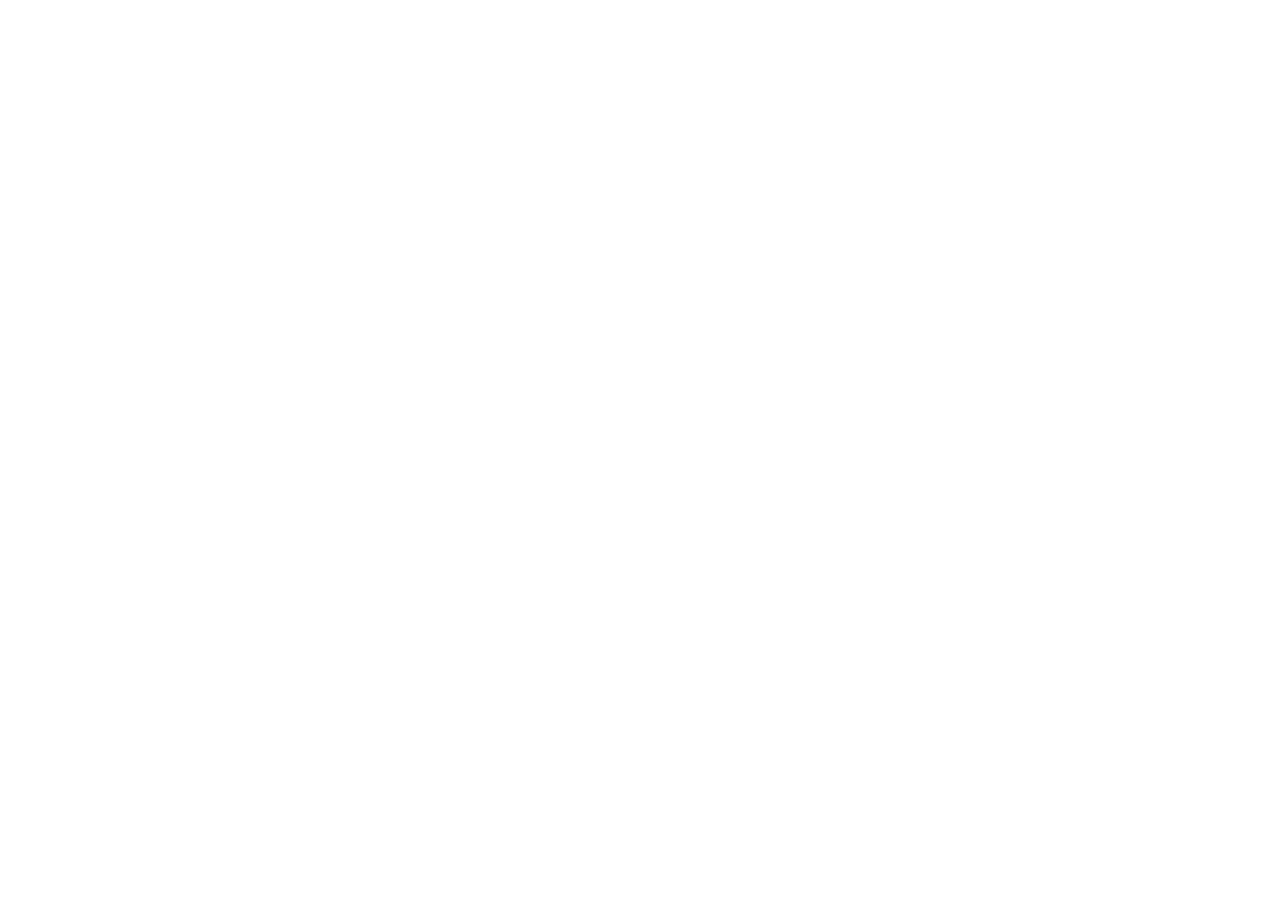
==== home/index.html @ f0fde41e "大事件项目" ====
<!DOCTYPE html>
<html lang="en">
  <head>
    <meta charset="UTF-8" />
    <meta http-equiv="X-UA-Compatible" content="IE=edge" />
    <meta name="viewport" content="width=device-width, initial-scale=1.0" />
    <title>Document</title>
  </head>
  <body></body>
</html>
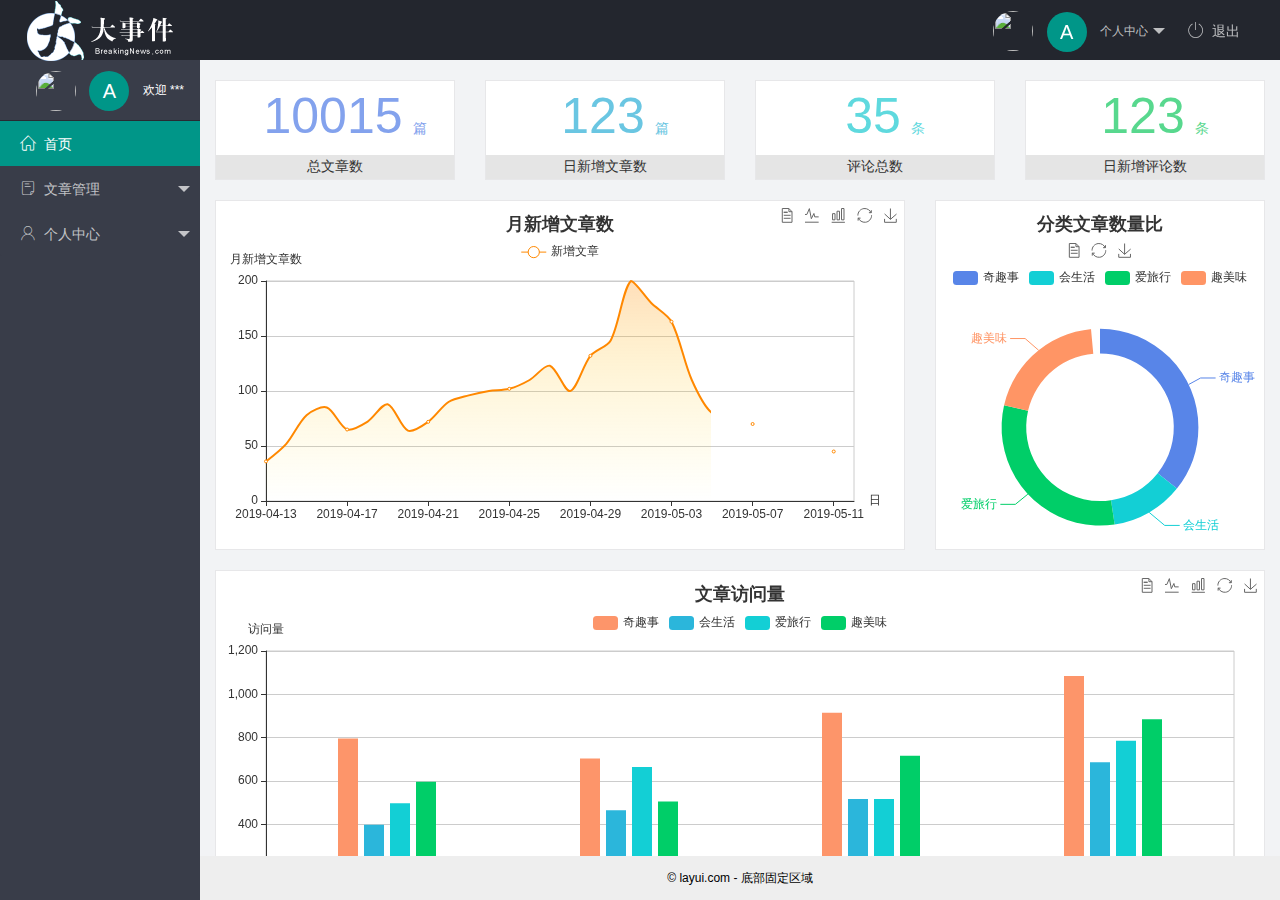
==== commit e85d657e: "后台首页完成" ====
--- a/home/index.html
+++ b/home/index.html
@@ -2,9 +2,118 @@
 <html lang="en">
   <head>
     <meta charset="UTF-8" />
-    <meta http-equiv="X-UA-Compatible" content="IE=edge" />
     <meta name="viewport" content="width=device-width, initial-scale=1.0" />
-    <title>Document</title>
+    <title>后台主页</title>
+    <!-- 导入 layui 的样式表 -->
+    <link rel="stylesheet" href="../assets/lib/layui/css/layui.css" />
+    <link rel="stylesheet" href="../assets/fonts/iconfont.css" />
+    <link rel="stylesheet" href="../assets/css/index.css" />
   </head>
-  <body></body>
+  <body class="layui-layout-body">
+    <div class="layui-layout layui-layout-admin">
+      <div class="layui-header">
+        <div class="layui-logo">
+          <img src="/assets/images/logo.png" alt="" />
+        </div>
+        <!-- 头部区域（可配合layui已有的水平导航） -->
+        <ul class="layui-nav layui-layout-right">
+          <li class="layui-nav-item">
+            <!-- 右侧导航栏上面头像 -->
+            <a href="javascript:;" class="userinfo">
+              <img src="http://t.cn/RCzsdCq" class="layui-nav-img" />
+              <span class="text-avatar">A</span>
+              个人中心
+            </a>
+            <dl class="layui-nav-child">
+              <dd><a href="">基本资料</a></dd>
+              <dd><a href="">更换头像</a></dd>
+              <dd><a href="">重置密码</a></dd>
+            </dl>
+          </li>
+          <li class="layui-nav-item">
+            <a href="javascript:;" id="btnLogou"
+              ><span class="iconfont icon-tuichu"></span>退出</a
+            >
+          </li>
+        </ul>
+      </div>
+
+      <div class="layui-side layui-bg-black">
+        <div class="layui-side-scroll">
+          <div class="userinfo">
+            <img src="http://t.cn/RCzsdCq" class="layui-nav-img" />
+            <span class="text-avatar">A</span>
+            <span id="welcome">欢迎 ***</span>
+          </div>
+          <!-- 左侧导航区域（可配合layui已有的垂直导航） -->
+          <ul class="layui-nav layui-nav-tree" lay-shrink="all">
+            <li class="layui-nav-item layui-this">
+              <a href="./dashboard.html" target="fm"
+                ><span class="iconfont icon-home"></span>首页</a
+              >
+            </li>
+            <li class="layui-nav-item">
+              <a class="" href="javascript:;"
+                ><span class="iconfont icon-16"></span>文章管理</a
+              >
+              <dl class="layui-nav-child">
+                <dd>
+                  <a href="javascript:;"
+                    ><i class="layui-icon layui-icon-tabs"></i> 文章类别</a
+                  >
+                </dd>
+                <dd>
+                  <a href="javascript:;"
+                    ><i class="layui-icon layui-icon-list"></i>文章列表</a
+                  >
+                </dd>
+                <dd>
+                  <a href="javascript:;"
+                    ><i class="layui-icon layui-icon-file-b"></i>发布文章</a
+                  >
+                </dd>
+              </dl>
+            </li>
+            <li class="layui-nav-item">
+              <a href="javascript:;"
+                ><span class="iconfont icon-user"></span>个人中心</a
+              >
+              <dl class="layui-nav-child">
+                <dd>
+                  <a href="javascript:;"
+                    ><i class="layui-icon layui-icon-user"></i>基本资料</a
+                  >
+                </dd>
+                <dd>
+                  <a href="javascript:;"
+                    ><i class="layui-icon layui-icon-cols"></i>更换头像</a
+                  >
+                </dd>
+                <dd>
+                  <a href="javascript:;"
+                    ><i class="layui-icon layui-icon-password"></i>重置密码</a
+                  >
+                </dd>
+              </dl>
+            </li>
+          </ul>
+        </div>
+      </div>
+
+      <div class="layui-body">
+        <!-- 内容主体区域 -->
+        <iframe src="./dashboard.html" frameborder="0" name="fm"></iframe>
+      </div>
+
+      <div class="layui-footer">
+        <!-- 底部固定区域 -->
+        © layui.com - 底部固定区域
+      </div>
+    </div>
+    <!-- 导入 layui 的JS文件 -->
+    <script src="../assets/lib/layui/layui.all.js"></script>
+    <script src="../assets/lib/jquery.js"></script>
+    <script src="../assets/js/baseAPI.js"></script>
+    <script src="../assets/js/index.js"></script>
+  </body>
 </html>
--- a/assets/lib/layui/css/layui.css
+++ b/assets/lib/layui/css/layui.css
@@ -0,0 +1,2 @@
+/** layui-v2.5.5 MIT License By https://www.layui.com */
+ .layui-inline,img{display:inline-block;vertical-align:middle}h1,h2,h3,h4,h5,h6{font-weight:400}.layui-edge,.layui-header,.layui-inline,.layui-main{position:relative}.layui-body,.layui-edge,.layui-elip{overflow:hidden}.layui-btn,.layui-edge,.layui-inline,img{vertical-align:middle}.layui-btn,.layui-disabled,.layui-icon,.layui-unselect{-moz-user-select:none;-webkit-user-select:none;-ms-user-select:none}.layui-elip,.layui-form-checkbox span,.layui-form-pane .layui-form-label{text-overflow:ellipsis;white-space:nowrap}.layui-breadcrumb,.layui-tree-btnGroup{visibility:hidden}blockquote,body,button,dd,div,dl,dt,form,h1,h2,h3,h4,h5,h6,input,li,ol,p,pre,td,textarea,th,ul{margin:0;padding:0;-webkit-tap-highlight-color:rgba(0,0,0,0)}a:active,a:hover{outline:0}img{border:none}li{list-style:none}table{border-collapse:collapse;border-spacing:0}h4,h5,h6{font-size:100%}button,input,optgroup,option,select,textarea{font-family:inherit;font-size:inherit;font-style:inherit;font-weight:inherit;outline:0}pre{white-space:pre-wrap;white-space:-moz-pre-wrap;white-space:-pre-wrap;white-space:-o-pre-wrap;word-wrap:break-word}body{line-height:24px;font:14px Helvetica Neue,Helvetica,PingFang SC,Tahoma,Arial,sans-serif}hr{height:1px;margin:10px 0;border:0;clear:both}a{color:#333;text-decoration:none}a:hover{color:#777}a cite{font-style:normal;*cursor:pointer}.layui-border-box,.layui-border-box *{box-sizing:border-box}.layui-box,.layui-box *{box-sizing:content-box}.layui-clear{clear:both;*zoom:1}.layui-clear:after{content:'\20';clear:both;*zoom:1;display:block;height:0}.layui-inline{*display:inline;*zoom:1}.layui-edge{display:inline-block;width:0;height:0;border-width:6px;border-style:dashed;border-color:transparent}.layui-edge-top{top:-4px;border-bottom-color:#999;border-bottom-style:solid}.layui-edge-right{border-left-color:#999;border-left-style:solid}.layui-edge-bottom{top:2px;border-top-color:#999;border-top-style:solid}.layui-edge-left{border-right-color:#999;border-right-style:solid}.layui-disabled,.layui-disabled:hover{color:#d2d2d2!important;cursor:not-allowed!important}.layui-circle{border-radius:100%}.layui-show{display:block!important}.layui-hide{display:none!important}@font-face{font-family:layui-icon;src:url(../font/iconfont.eot?v=250);src:url(../font/iconfont.eot?v=250#iefix) format('embedded-opentype'),url(../font/iconfont.woff2?v=250) format('woff2'),url(../font/iconfont.woff?v=250) format('woff'),url(../font/iconfont.ttf?v=250) format('truetype'),url(../font/iconfont.svg?v=250#layui-icon) format('svg')}.layui-icon{font-family:layui-icon!important;font-size:16px;font-style:normal;-webkit-font-smoothing:antialiased;-moz-osx-font-smoothing:grayscale}.layui-icon-reply-fill:before{content:"\e611"}.layui-icon-set-fill:before{content:"\e614"}.layui-icon-menu-fill:before{content:"\e60f"}.layui-icon-search:before{content:"\e615"}.layui-icon-share:before{content:"\e641"}.layui-icon-set-sm:before{content:"\e620"}.layui-icon-engine:before{content:"\e628"}.layui-icon-close:before{content:"\1006"}.layui-icon-close-fill:before{content:"\1007"}.layui-icon-chart-screen:before{content:"\e629"}.layui-icon-star:before{content:"\e600"}.layui-icon-circle-dot:before{content:"\e617"}.layui-icon-chat:before{content:"\e606"}.layui-icon-release:before{content:"\e609"}.layui-icon-list:before{content:"\e60a"}.layui-icon-chart:before{content:"\e62c"}.layui-icon-ok-circle:before{content:"\1005"}.layui-icon-layim-theme:before{content:"\e61b"}.layui-icon-table:before{content:"\e62d"}.layui-icon-right:before{content:"\e602"}.layui-icon-left:before{content:"\e603"}.layui-icon-cart-simple:before{content:"\e698"}.layui-icon-face-cry:before{content:"\e69c"}.layui-icon-face-smile:before{content:"\e6af"}.layui-icon-survey:before{content:"\e6b2"}.layui-icon-tree:before{content:"\e62e"}.layui-icon-upload-circle:before{content:"\e62f"}.layui-icon-add-circle:before{content:"\e61f"}.layui-icon-download-circle:before{content:"\e601"}.layui-icon-templeate-1:before{content:"\e630"}.layui-icon-util:before{content:"\e631"}.layui-icon-face-surprised:before{content:"\e664"}.layui-icon-edit:before{content:"\e642"}.layui-icon-speaker:before{content:"\e645"}.layui-icon-down:before{content:"\e61a"}.layui-icon-file:before{content:"\e621"}.layui-icon-layouts:before{content:"\e632"}.layui-icon-rate-half:before{content:"\e6c9"}.layui-icon-add-circle-fine:before{content:"\e608"}.layui-icon-prev-circle:before{content:"\e633"}.layui-icon-read:before{content:"\e705"}.layui-icon-404:before{content:"\e61c"}.layui-icon-carousel:before{content:"\e634"}.layui-icon-help:before{content:"\e607"}.layui-icon-code-circle:before{content:"\e635"}.layui-icon-water:before{content:"\e636"}.layui-icon-username:before{content:"\e66f"}.layui-icon-find-fill:before{content:"\e670"}.layui-icon-about:before{content:"\e60b"}.layui-icon-location:before{content:"\e715"}.layui-icon-up:before{content:"\e619"}.layui-icon-pause:before{content:"\e651"}.layui-icon-date:before{content:"\e637"}.layui-icon-layim-uploadfile:before{content:"\e61d"}.layui-icon-delete:before{content:"\e640"}.layui-icon-play:before{content:"\e652"}.layui-icon-top:before{content:"\e604"}.layui-icon-friends:before{content:"\e612"}.layui-icon-refresh-3:before{content:"\e9aa"}.layui-icon-ok:before{content:"\e605"}.layui-icon-layer:before{content:"\e638"}.layui-icon-face-smile-fine:before{content:"\e60c"}.layui-icon-dollar:before{content:"\e659"}.layui-icon-group:before{content:"\e613"}.layui-icon-layim-download:before{content:"\e61e"}.layui-icon-picture-fine:before{content:"\e60d"}.layui-icon-link:before{content:"\e64c"}.layui-icon-diamond:before{content:"\e735"}.layui-icon-log:before{content:"\e60e"}.layui-icon-rate-solid:before{content:"\e67a"}.layui-icon-fonts-del:before{content:"\e64f"}.layui-icon-unlink:before{content:"\e64d"}.layui-icon-fonts-clear:before{content:"\e639"}.layui-icon-triangle-r:before{content:"\e623"}.layui-icon-circle:before{content:"\e63f"}.layui-icon-radio:before{content:"\e643"}.layui-icon-align-center:before{content:"\e647"}.layui-icon-align-right:before{content:"\e648"}.layui-icon-align-left:before{content:"\e649"}.layui-icon-loading-1:before{content:"\e63e"}.layui-icon-return:before{content:"\e65c"}.layui-icon-fonts-strong:before{content:"\e62b"}.layui-icon-upload:before{content:"\e67c"}.layui-icon-dialogue:before{content:"\e63a"}.layui-icon-video:before{content:"\e6ed"}.layui-icon-headset:before{content:"\e6fc"}.layui-icon-cellphone-fine:before{content:"\e63b"}.layui-icon-add-1:before{content:"\e654"}.layui-icon-face-smile-b:before{content:"\e650"}.layui-icon-fonts-html:before{content:"\e64b"}.layui-icon-form:before{content:"\e63c"}.layui-icon-cart:before{content:"\e657"}.layui-icon-camera-fill:before{content:"\e65d"}.layui-icon-tabs:before{content:"\e62a"}.layui-icon-fonts-code:before{content:"\e64e"}.layui-icon-fire:before{content:"\e756"}.layui-icon-set:before{content:"\e716"}.layui-icon-fonts-u:before{content:"\e646"}.layui-icon-triangle-d:before{content:"\e625"}.layui-icon-tips:before{content:"\e702"}.layui-icon-picture:before{content:"\e64a"}.layui-icon-more-vertical:before{content:"\e671"}.layui-icon-flag:before{content:"\e66c"}.layui-icon-loading:before{content:"\e63d"}.layui-icon-fonts-i:before{content:"\e644"}.layui-icon-refresh-1:before{content:"\e666"}.layui-icon-rmb:before{content:"\e65e"}.layui-icon-home:before{content:"\e68e"}.layui-icon-user:before{content:"\e770"}.layui-icon-notice:before{content:"\e667"}.layui-icon-login-weibo:before{content:"\e675"}.layui-icon-voice:before{content:"\e688"}.layui-icon-upload-drag:before{content:"\e681"}.layui-icon-login-qq:before{content:"\e676"}.layui-icon-snowflake:before{content:"\e6b1"}.layui-icon-file-b:before{content:"\e655"}.layui-icon-template:before{content:"\e663"}.layui-icon-auz:before{content:"\e672"}.layui-icon-console:before{content:"\e665"}.layui-icon-app:before{content:"\e653"}.layui-icon-prev:before{content:"\e65a"}.layui-icon-website:before{content:"\e7ae"}.layui-icon-next:before{content:"\e65b"}.layui-icon-component:before{content:"\e857"}.layui-icon-more:before{content:"\e65f"}.layui-icon-login-wechat:before{content:"\e677"}.layui-icon-shrink-right:before{content:"\e668"}.layui-icon-spread-left:before{content:"\e66b"}.layui-icon-camera:before{content:"\e660"}.layui-icon-note:before{content:"\e66e"}.layui-icon-refresh:before{content:"\e669"}.layui-icon-female:before{content:"\e661"}.layui-icon-male:before{content:"\e662"}.layui-icon-password:before{content:"\e673"}.layui-icon-senior:before{content:"\e674"}.layui-icon-theme:before{content:"\e66a"}.layui-icon-tread:before{content:"\e6c5"}.layui-icon-praise:before{content:"\e6c6"}.layui-icon-star-fill:before{content:"\e658"}.layui-icon-rate:before{content:"\e67b"}.layui-icon-template-1:before{content:"\e656"}.layui-icon-vercode:before{content:"\e679"}.layui-icon-cellphone:before{content:"\e678"}.layui-icon-screen-full:before{content:"\e622"}.layui-icon-screen-restore:before{content:"\e758"}.layui-icon-cols:before{content:"\e610"}.layui-icon-export:before{content:"\e67d"}.layui-icon-print:before{content:"\e66d"}.layui-icon-slider:before{content:"\e714"}.layui-icon-addition:before{content:"\e624"}.layui-icon-subtraction:before{content:"\e67e"}.layui-icon-service:before{content:"\e626"}.layui-icon-transfer:before{content:"\e691"}.layui-main{width:1140px;margin:0 auto}.layui-header{z-index:1000;height:60px}.layui-header a:hover{transition:all .5s;-webkit-transition:all .5s}.layui-side{position:fixed;left:0;top:0;bottom:0;z-index:999;width:200px;overflow-x:hidden}.layui-side-scroll{position:relative;width:220px;height:100%;overflow-x:hidden}.layui-body{position:absolute;left:200px;right:0;top:0;bottom:0;z-index:998;width:auto;overflow-y:auto;box-sizing:border-box}.layui-layout-body{overflow:hidden}.layui-layout-admin .layui-header{background-color:#23262E}.layui-layout-admin .layui-side{top:60px;width:200px;overflow-x:hidden}.layui-layout-admin .layui-body{position:fixed;top:60px;bottom:44px}.layui-layout-admin .layui-main{width:auto;margin:0 15px}.layui-layout-admin .layui-footer{position:fixed;left:200px;right:0;bottom:0;height:44px;line-height:44px;padding:0 15px;background-color:#eee}.layui-layout-admin .layui-logo{position:absolute;left:0;top:0;width:200px;height:100%;line-height:60px;text-align:center;color:#009688;font-size:16px}.layui-layout-admin .layui-header .layui-nav{background:0 0}.layui-layout-left{position:absolute!important;left:200px;top:0}.layui-layout-right{position:absolute!important;right:0;top:0}.layui-container{position:relative;margin:0 auto;padding:0 15px;box-sizing:border-box}.layui-fluid{position:relative;margin:0 auto;padding:0 15px}.layui-row:after,.layui-row:before{content:'';display:block;clear:both}.layui-col-lg1,.layui-col-lg10,.layui-col-lg11,.layui-col-lg12,.layui-col-lg2,.layui-col-lg3,.layui-col-lg4,.layui-col-lg5,.layui-col-lg6,.layui-col-lg7,.layui-col-lg8,.layui-col-lg9,.layui-col-md1,.layui-col-md10,.layui-col-md11,.layui-col-md12,.layui-col-md2,.layui-col-md3,.layui-col-md4,.layui-col-md5,.layui-col-md6,.layui-col-md7,.layui-col-md8,.layui-col-md9,.layui-col-sm1,.layui-col-sm10,.layui-col-sm11,.layui-col-sm12,.layui-col-sm2,.layui-col-sm3,.layui-col-sm4,.layui-col-sm5,.layui-col-sm6,.layui-col-sm7,.layui-col-sm8,.layui-col-sm9,.layui-col-xs1,.layui-col-xs10,.layui-col-xs11,.layui-col-xs12,.layui-col-xs2,.layui-col-xs3,.layui-col-xs4,.layui-col-xs5,.layui-col-xs6,.layui-col-xs7,.layui-col-xs8,.layui-col-xs9{position:relative;display:block;box-sizing:border-box}.layui-col-xs1,.layui-col-xs10,.layui-col-xs11,.layui-col-xs12,.layui-col-xs2,.layui-col-xs3,.layui-col-xs4,.layui-col-xs5,.layui-col-xs6,.layui-col-xs7,.layui-col-xs8,.layui-col-xs9{float:left}.layui-col-xs1{width:8.33333333%}.layui-col-xs2{width:16.66666667%}.layui-col-xs3{width:25%}.layui-col-xs4{width:33.33333333%}.layui-col-xs5{width:41.66666667%}.layui-col-xs6{width:50%}.layui-col-xs7{width:58.33333333%}.layui-col-xs8{width:66.66666667%}.layui-col-xs9{width:75%}.layui-col-xs10{width:83.33333333%}.layui-col-xs11{width:91.66666667%}.layui-col-xs12{width:100%}.layui-col-xs-offset1{margin-left:8.33333333%}.layui-col-xs-offset2{margin-left:16.66666667%}.layui-col-xs-offset3{margin-left:25%}.layui-col-xs-offset4{margin-left:33.33333333%}.layui-col-xs-offset5{margin-left:41.66666667%}.layui-col-xs-offset6{margin-left:50%}.layui-col-xs-offset7{margin-left:58.33333333%}.layui-col-xs-offset8{margin-left:66.66666667%}.layui-col-xs-offset9{margin-left:75%}.layui-col-xs-offset10{margin-left:83.33333333%}.layui-col-xs-offset11{margin-left:91.66666667%}.layui-col-xs-offset12{margin-left:100%}@media screen and (max-width:768px){.layui-hide-xs{display:none!important}.layui-show-xs-block{display:block!important}.layui-show-xs-inline{display:inline!important}.layui-show-xs-inline-block{display:inline-block!important}}@media screen and (min-width:768px){.layui-container{width:750px}.layui-hide-sm{display:none!important}.layui-show-sm-block{display:block!important}.layui-show-sm-inline{display:inline!important}.layui-show-sm-inline-block{display:inline-block!important}.layui-col-sm1,.layui-col-sm10,.layui-col-sm11,.layui-col-sm12,.layui-col-sm2,.layui-col-sm3,.layui-col-sm4,.layui-col-sm5,.layui-col-sm6,.layui-col-sm7,.layui-col-sm8,.layui-col-sm9{float:left}.layui-col-sm1{width:8.33333333%}.layui-col-sm2{width:16.66666667%}.layui-col-sm3{width:25%}.layui-col-sm4{width:33.33333333%}.layui-col-sm5{width:41.66666667%}.layui-col-sm6{width:50%}.layui-col-sm7{width:58.33333333%}.layui-col-sm8{width:66.66666667%}.layui-col-sm9{width:75%}.layui-col-sm10{width:83.33333333%}.layui-col-sm11{width:91.66666667%}.layui-col-sm12{width:100%}.layui-col-sm-offset1{margin-left:8.33333333%}.layui-col-sm-offset2{margin-left:16.66666667%}.layui-col-sm-offset3{margin-left:25%}.layui-col-sm-offset4{margin-left:33.33333333%}.layui-col-sm-offset5{margin-left:41.66666667%}.layui-col-sm-offset6{margin-left:50%}.layui-col-sm-offset7{margin-left:58.33333333%}.layui-col-sm-offset8{margin-left:66.66666667%}.layui-col-sm-offset9{margin-left:75%}.layui-col-sm-offset10{margin-left:83.33333333%}.layui-col-sm-offset11{margin-left:91.66666667%}.layui-col-sm-offset12{margin-left:100%}}@media screen and (min-width:992px){.layui-container{width:970px}.layui-hide-md{display:none!important}.layui-show-md-block{display:block!important}.layui-show-md-inline{display:inline!important}.layui-show-md-inline-block{display:inline-block!important}.layui-col-md1,.layui-col-md10,.layui-col-md11,.layui-col-md12,.layui-col-md2,.layui-col-md3,.layui-col-md4,.layui-col-md5,.layui-col-md6,.layui-col-md7,.layui-col-md8,.layui-col-md9{float:left}.layui-col-md1{width:8.33333333%}.layui-col-md2{width:16.66666667%}.layui-col-md3{width:25%}.layui-col-md4{width:33.33333333%}.layui-col-md5{width:41.66666667%}.layui-col-md6{width:50%}.layui-col-md7{width:58.33333333%}.layui-col-md8{width:66.66666667%}.layui-col-md9{width:75%}.layui-col-md10{width:83.33333333%}.layui-col-md11{width:91.66666667%}.layui-col-md12{width:100%}.layui-col-md-offset1{margin-left:8.33333333%}.layui-col-md-offset2{margin-left:16.66666667%}.layui-col-md-offset3{margin-left:25%}.layui-col-md-offset4{margin-left:33.33333333%}.layui-col-md-offset5{margin-left:41.66666667%}.layui-col-md-offset6{margin-left:50%}.layui-col-md-offset7{margin-left:58.33333333%}.layui-col-md-offset8{margin-left:66.66666667%}.layui-col-md-offset9{margin-left:75%}.layui-col-md-offset10{margin-left:83.33333333%}.layui-col-md-offset11{margin-left:91.66666667%}.layui-col-md-offset12{margin-left:100%}}@media screen and (min-width:1200px){.layui-container{width:1170px}.layui-hide-lg{display:none!important}.layui-show-lg-block{display:block!important}.layui-show-lg-inline{display:inline!important}.layui-show-lg-inline-block{display:inline-block!important}.layui-col-lg1,.layui-col-lg10,.layui-col-lg11,.layui-col-lg12,.layui-col-lg2,.layui-col-lg3,.layui-col-lg4,.layui-col-lg5,.layui-col-lg6,.layui-col-lg7,.layui-col-lg8,.layui-col-lg9{float:left}.layui-col-lg1{width:8.33333333%}.layui-col-lg2{width:16.66666667%}.layui-col-lg3{width:25%}.layui-col-lg4{width:33.33333333%}.layui-col-lg5{width:41.66666667%}.layui-col-lg6{width:50%}.layui-col-lg7{width:58.33333333%}.layui-col-lg8{width:66.66666667%}.layui-col-lg9{width:75%}.layui-col-lg10{width:83.33333333%}.layui-col-lg11{width:91.66666667%}.layui-col-lg12{width:100%}.layui-col-lg-offset1{margin-left:8.33333333%}.layui-col-lg-offset2{margin-left:16.66666667%}.layui-col-lg-offset3{margin-left:25%}.layui-col-lg-offset4{margin-left:33.33333333%}.layui-col-lg-offset5{margin-left:41.66666667%}.layui-col-lg-offset6{margin-left:50%}.layui-col-lg-offset7{margin-left:58.33333333%}.layui-col-lg-offset8{margin-left:66.66666667%}.layui-col-lg-offset9{margin-left:75%}.layui-col-lg-offset10{margin-left:83.33333333%}.layui-col-lg-offset11{margin-left:91.66666667%}.layui-col-lg-offset12{margin-left:100%}}.layui-col-space1{margin:-.5px}.layui-col-space1>*{padding:.5px}.layui-col-space3{margin:-1.5px}.layui-col-space3>*{padding:1.5px}.layui-col-space5{margin:-2.5px}.layui-col-space5>*{padding:2.5px}.layui-col-space8{margin:-3.5px}.layui-col-space8>*{padding:3.5px}.layui-col-space10{margin:-5px}.layui-col-space10>*{padding:5px}.layui-col-space12{margin:-6px}.layui-col-space12>*{padding:6px}.layui-col-space15{margin:-7.5px}.layui-col-space15>*{padding:7.5px}.layui-col-space18{margin:-9px}.layui-col-space18>*{padding:9px}.layui-col-space20{margin:-10px}.layui-col-space20>*{padding:10px}.layui-col-space22{margin:-11px}.layui-col-space22>*{padding:11px}.layui-col-space25{margin:-12.5px}.layui-col-space25>*{padding:12.5px}.layui-col-space30{margin:-15px}.layui-col-space30>*{padding:15px}.layui-btn,.layui-input,.layui-select,.layui-textarea,.layui-upload-button{outline:0;-webkit-appearance:none;transition:all .3s;-webkit-transition:all .3s;box-sizing:border-box}.layui-elem-quote{margin-bottom:10px;padding:15px;line-height:22px;border-left:5px solid #009688;border-radius:0 2px 2px 0;background-color:#f2f2f2}.layui-quote-nm{border-style:solid;border-width:1px 1px 1px 5px;background:0 0}.layui-elem-field{margin-bottom:10px;padding:0;border-width:1px;border-style:solid}.layui-elem-field legend{margin-left:20px;padding:0 10px;font-size:20px;font-weight:300}.layui-field-title{margin:10px 0 20px;border-width:1px 0 0}.layui-field-box{padding:10px 15px}.layui-field-title .layui-field-box{padding:10px 0}.layui-progress{position:relative;height:6px;border-radius:20px;background-color:#e2e2e2}.layui-progress-bar{position:absolute;left:0;top:0;width:0;max-width:100%;height:6px;border-radius:20px;text-align:right;background-color:#5FB878;transition:all .3s;-webkit-transition:all .3s}.layui-progress-big,.layui-progress-big .layui-progress-bar{height:18px;line-height:18px}.layui-progress-text{position:relative;top:-20px;line-height:18px;font-size:12px;color:#666}.layui-progress-big .layui-progress-text{position:static;padding:0 10px;color:#fff}.layui-collapse{border-width:1px;border-style:solid;border-radius:2px}.layui-colla-content,.layui-colla-item{border-top-width:1px;border-top-style:solid}.layui-colla-item:first-child{border-top:none}.layui-colla-title{position:relative;height:42px;line-height:42px;padding:0 15px 0 35px;color:#333;background-color:#f2f2f2;cursor:pointer;font-size:14px;overflow:hidden}.layui-colla-content{display:none;padding:10px 15px;line-height:22px;color:#666}.layui-colla-icon{position:absolute;left:15px;top:0;font-size:14px}.layui-card{margin-bottom:15px;border-radius:2px;background-color:#fff;box-shadow:0 1px 2px 0 rgba(0,0,0,.05)}.layui-card:last-child{margin-bottom:0}.layui-card-header{position:relative;height:42px;line-height:42px;padding:0 15px;border-bottom:1px solid #f6f6f6;color:#333;border-radius:2px 2px 0 0;font-size:14px}.layui-bg-black,.layui-bg-blue,.layui-bg-cyan,.layui-bg-green,.layui-bg-orange,.layui-bg-red{color:#fff!important}.layui-card-body{position:relative;padding:10px 15px;line-height:24px}.layui-card-body[pad15]{padding:15px}.layui-card-body[pad20]{padding:20px}.layui-card-body .layui-table{margin:5px 0}.layui-card .layui-tab{margin:0}.layui-panel-window{position:relative;padding:15px;border-radius:0;border-top:5px solid #E6E6E6;background-color:#fff}.layui-auxiliar-moving{position:fixed;left:0;right:0;top:0;bottom:0;width:100%;height:100%;background:0 0;z-index:9999999999}.layui-form-label,.layui-form-mid,.layui-form-select,.layui-input-block,.layui-input-inline,.layui-textarea{position:relative}.layui-bg-red{background-color:#FF5722!important}.layui-bg-orange{background-color:#FFB800!important}.layui-bg-green{background-color:#009688!important}.layui-bg-cyan{background-color:#2F4056!important}.layui-bg-blue{background-color:#1E9FFF!important}.layui-bg-black{background-color:#393D49!important}.layui-bg-gray{background-color:#eee!important;color:#666!important}.layui-badge-rim,.layui-colla-content,.layui-colla-item,.layui-collapse,.layui-elem-field,.layui-form-pane .layui-form-item[pane],.layui-form-pane .layui-form-label,.layui-input,.layui-layedit,.layui-layedit-tool,.layui-quote-nm,.layui-select,.layui-tab-bar,.layui-tab-card,.layui-tab-title,.layui-tab-title .layui-this:after,.layui-textarea{border-color:#e6e6e6}.layui-timeline-item:before,hr{background-color:#e6e6e6}.layui-text{line-height:22px;font-size:14px;color:#666}.layui-text h1,.layui-text h2,.layui-text h3{font-weight:500;color:#333}.layui-text h1{font-size:30px}.layui-text h2{font-size:24px}.layui-text h3{font-size:18px}.layui-text a:not(.layui-btn){color:#01AAED}.layui-text a:not(.layui-btn):hover{text-decoration:underline}.layui-text ul{padding:5px 0 5px 15px}.layui-text ul li{margin-top:5px;list-style-type:disc}.layui-text em,.layui-word-aux{color:#999!important;padding:0 5px!important}.layui-btn{display:inline-block;height:38px;line-height:38px;padding:0 18px;background-color:#009688;color:#fff;white-space:nowrap;text-align:center;font-size:14px;border:none;border-radius:2px;cursor:pointer}.layui-btn:hover{opacity:.8;filter:alpha(opacity=80);color:#fff}.layui-btn:active{opacity:1;filter:alpha(opacity=100)}.layui-btn+.layui-btn{margin-left:10px}.layui-btn-container{font-size:0}.layui-btn-container .layui-btn{margin-right:10px;margin-bottom:10px}.layui-btn-container .layui-btn+.layui-btn{margin-left:0}.layui-table .layui-btn-container .layui-btn{margin-bottom:9px}.layui-btn-radius{border-radius:100px}.layui-btn .layui-icon{margin-right:3px;font-size:18px;vertical-align:bottom;vertical-align:middle\9}.layui-btn-primary{border:1px solid #C9C9C9;background-color:#fff;color:#555}.layui-btn-primary:hover{border-color:#009688;color:#333}.layui-btn-normal{background-color:#1E9FFF}.layui-btn-warm{background-color:#FFB800}.layui-btn-danger{background-color:#FF5722}.layui-btn-checked{background-color:#5FB878}.layui-btn-disabled,.layui-btn-disabled:active,.layui-btn-disabled:hover{border:1px solid #e6e6e6;background-color:#FBFBFB;color:#C9C9C9;cursor:not-allowed;opacity:1}.layui-btn-lg{height:44px;line-height:44px;padding:0 25px;font-size:16px}.layui-btn-sm{height:30px;line-height:30px;padding:0 10px;font-size:12px}.layui-btn-sm i{font-size:16px!important}.layui-btn-xs{height:22px;line-height:22px;padding:0 5px;font-size:12px}.layui-btn-xs i{font-size:14px!important}.layui-btn-group{display:inline-block;vertical-align:middle;font-size:0}.layui-btn-group .layui-btn{margin-left:0!important;margin-right:0!important;border-left:1px solid rgba(255,255,255,.5);border-radius:0}.layui-btn-group .layui-btn-primary{border-left:none}.layui-btn-group .layui-btn-primary:hover{border-color:#C9C9C9;color:#009688}.layui-btn-group .layui-btn:first-child{border-left:none;border-radius:2px 0 0 2px}.layui-btn-group .layui-btn-primary:first-child{border-left:1px solid #c9c9c9}.layui-btn-group .layui-btn:last-child{border-radius:0 2px 2px 0}.layui-btn-group .layui-btn+.layui-btn{margin-left:0}.layui-btn-group+.layui-btn-group{margin-left:10px}.layui-btn-fluid{width:100%}.layui-input,.layui-select,.layui-textarea{height:38px;line-height:1.3;line-height:38px\9;border-width:1px;border-style:solid;background-color:#fff;border-radius:2px}.layui-input::-webkit-input-placeholder,.layui-select::-webkit-input-placeholder,.layui-textarea::-webkit-input-placeholder{line-height:1.3}.layui-input,.layui-textarea{display:block;width:100%;padding-left:10px}.layui-input:hover,.layui-textarea:hover{border-color:#D2D2D2!important}.layui-input:focus,.layui-textarea:focus{border-color:#C9C9C9!important}.layui-textarea{min-height:100px;height:auto;line-height:20px;padding:6px 10px;resize:vertical}.layui-select{padding:0 10px}.layui-form input[type=checkbox],.layui-form input[type=radio],.layui-form select{display:none}.layui-form [lay-ignore]{display:initial}.layui-form-item{margin-bottom:15px;clear:both;*zoom:1}.layui-form-item:after{content:'\20';clear:both;*zoom:1;display:block;height:0}.layui-form-label{float:left;display:block;padding:9px 15px;width:80px;font-weight:400;line-height:20px;text-align:right}.layui-form-label-col{display:block;float:none;padding:9px 0;line-height:20px;text-align:left}.layui-form-item .layui-inline{margin-bottom:5px;margin-right:10px}.layui-input-block{margin-left:110px;min-height:36px}.layui-input-inline{display:inline-block;vertical-align:middle}.layui-form-item .layui-input-inline{float:left;width:190px;margin-right:10px}.layui-form-text .layui-input-inline{width:auto}.layui-form-mid{float:left;display:block;padding:9px 0!important;line-height:20px;margin-right:10px}.layui-form-danger+.layui-form-select .layui-input,.layui-form-danger:focus{border-color:#FF5722!important}.layui-form-select .layui-input{padding-right:30px;cursor:pointer}.layui-form-select .layui-edge{position:absolute;right:10px;top:50%;margin-top:-3px;cursor:pointer;border-width:6px;border-top-color:#c2c2c2;border-top-style:solid;transition:all .3s;-webkit-transition:all .3s}.layui-form-select dl{display:none;position:absolute;left:0;top:42px;padding:5px 0;z-index:899;min-width:100%;border:1px solid #d2d2d2;max-height:300px;overflow-y:auto;background-color:#fff;border-radius:2px;box-shadow:0 2px 4px rgba(0,0,0,.12);box-sizing:border-box}.layui-form-select dl dd,.layui-form-select dl dt{padding:0 10px;line-height:36px;white-space:nowrap;overflow:hidden;text-overflow:ellipsis}.layui-form-select dl dt{font-size:12px;color:#999}.layui-form-select dl dd{cursor:pointer}.layui-form-select dl dd:hover{background-color:#f2f2f2;-webkit-transition:.5s all;transition:.5s all}.layui-form-select .layui-select-group dd{padding-left:20px}.layui-form-select dl dd.layui-select-tips{padding-left:10px!important;color:#999}.layui-form-select dl dd.layui-this{background-color:#5FB878;color:#fff}.layui-form-checkbox,.layui-form-select dl dd.layui-disabled{background-color:#fff}.layui-form-selected dl{display:block}.layui-form-checkbox,.layui-form-checkbox *,.layui-form-switch{display:inline-block;vertical-align:middle}.layui-form-selected .layui-edge{margin-top:-9px;-webkit-transform:rotate(180deg);transform:rotate(180deg);margin-top:-3px\9}:root .layui-form-selected .layui-edge{margin-top:-9px\0/IE9}.layui-form-selectup dl{top:auto;bottom:42px}.layui-select-none{margin:5px 0;text-align:center;color:#999}.layui-select-disabled .layui-disabled{border-color:#eee!important}.layui-select-disabled .layui-edge{border-top-color:#d2d2d2}.layui-form-checkbox{position:relative;height:30px;line-height:30px;margin-right:10px;padding-right:30px;cursor:pointer;font-size:0;-webkit-transition:.1s linear;transition:.1s linear;box-sizing:border-box}.layui-form-checkbox span{padding:0 10px;height:100%;font-size:14px;border-radius:2px 0 0 2px;background-color:#d2d2d2;color:#fff;overflow:hidden}.layui-form-checkbox:hover span{background-color:#c2c2c2}.layui-form-checkbox i{position:absolute;right:0;top:0;width:30px;height:28px;border:1px solid #d2d2d2;border-left:none;border-radius:0 2px 2px 0;color:#fff;font-size:20px;text-align:center}.layui-form-checkbox:hover i{border-color:#c2c2c2;color:#c2c2c2}.layui-form-checked,.layui-form-checked:hover{border-color:#5FB878}.layui-form-checked span,.layui-form-checked:hover span{background-color:#5FB878}.layui-form-checked i,.layui-form-checked:hover i{color:#5FB878}.layui-form-item .layui-form-checkbox{margin-top:4px}.layui-form-checkbox[lay-skin=primary]{height:auto!important;line-height:normal!important;min-width:18px;min-height:18px;border:none!important;margin-right:0;padding-left:28px;padding-right:0;background:0 0}.layui-form-checkbox[lay-skin=primary] span{padding-left:0;padding-right:15px;line-height:18px;background:0 0;color:#666}.layui-form-checkbox[lay-skin=primary] i{right:auto;left:0;width:16px;height:16px;line-height:16px;border:1px solid #d2d2d2;font-size:12px;border-radius:2px;background-color:#fff;-webkit-transition:.1s linear;transition:.1s linear}.layui-form-checkbox[lay-skin=primary]:hover i{border-color:#5FB878;color:#fff}.layui-form-checked[lay-skin=primary] i{border-color:#5FB878!important;background-color:#5FB878;color:#fff}.layui-checkbox-disbaled[lay-skin=primary] span{background:0 0!important;color:#c2c2c2}.layui-checkbox-disbaled[lay-skin=primary]:hover i{border-color:#d2d2d2}.layui-form-item .layui-form-checkbox[lay-skin=primary]{margin-top:10px}.layui-form-switch{position:relative;height:22px;line-height:22px;min-width:35px;padding:0 5px;margin-top:8px;border:1px solid #d2d2d2;border-radius:20px;cursor:pointer;background-color:#fff;-webkit-transition:.1s linear;transition:.1s linear}.layui-form-switch i{position:absolute;left:5px;top:3px;width:16px;height:16px;border-radius:20px;background-color:#d2d2d2;-webkit-transition:.1s linear;transition:.1s linear}.layui-form-switch em{position:relative;top:0;width:25px;margin-left:21px;padding:0!important;text-align:center!important;color:#999!important;font-style:normal!important;font-size:12px}.layui-form-onswitch{border-color:#5FB878;background-color:#5FB878}.layui-checkbox-disbaled,.layui-checkbox-disbaled i{border-color:#e2e2e2!important}.layui-form-onswitch i{left:100%;margin-left:-21px;background-color:#fff}.layui-form-onswitch em{margin-left:5px;margin-right:21px;color:#fff!important}.layui-checkbox-disbaled span{background-color:#e2e2e2!important}.layui-checkbox-disbaled:hover i{color:#fff!important}[lay-radio]{display:none}.layui-form-radio,.layui-form-radio *{display:inline-block;vertical-align:middle}.layui-form-radio{line-height:28px;margin:6px 10px 0 0;padding-right:10px;cursor:pointer;font-size:0}.layui-form-radio *{font-size:14px}.layui-form-radio>i{margin-right:8px;font-size:22px;color:#c2c2c2}.layui-form-radio>i:hover,.layui-form-radioed>i{color:#5FB878}.layui-radio-disbaled>i{color:#e2e2e2!important}.layui-form-pane .layui-form-label{width:110px;padding:8px 15px;height:38px;line-height:20px;border-width:1px;border-style:solid;border-radius:2px 0 0 2px;text-align:center;background-color:#FBFBFB;overflow:hidden;box-sizing:border-box}.layui-form-pane .layui-input-inline{margin-left:-1px}.layui-form-pane .layui-input-block{margin-left:110px;left:-1px}.layui-form-pane .layui-input{border-radius:0 2px 2px 0}.layui-form-pane .layui-form-text .layui-form-label{float:none;width:100%;border-radius:2px;box-sizing:border-box;text-align:left}.layui-form-pane .layui-form-text .layui-input-inline{display:block;margin:0;top:-1px;clear:both}.layui-form-pane .layui-form-text .layui-input-block{margin:0;left:0;top:-1px}.layui-form-pane .layui-form-text .layui-textarea{min-height:100px;border-radius:0 0 2px 2px}.layui-form-pane .layui-form-checkbox{margin:4px 0 4px 10px}.layui-form-pane .layui-form-radio,.layui-form-pane .layui-form-switch{margin-top:6px;margin-left:10px}.layui-form-pane .layui-form-item[pane]{position:relative;border-width:1px;border-style:solid}.layui-form-pane .layui-form-item[pane] .layui-form-label{position:absolute;left:0;top:0;height:100%;border-width:0 1px 0 0}.layui-form-pane .layui-form-item[pane] .layui-input-inline{margin-left:110px}@media screen and (max-width:450px){.layui-form-item .layui-form-label{text-overflow:ellipsis;overflow:hidden;white-space:nowrap}.layui-form-item .layui-inline{display:block;margin-right:0;margin-bottom:20px;clear:both}.layui-form-item .layui-inline:after{content:'\20';clear:both;display:block;height:0}.layui-form-item .layui-input-inline{display:block;float:none;left:-3px;width:auto;margin:0 0 10px 112px}.layui-form-item .layui-input-inline+.layui-form-mid{margin-left:110px;top:-5px;padding:0}.layui-form-item .layui-form-checkbox{margin-right:5px;margin-bottom:5px}}.layui-layedit{border-width:1px;border-style:solid;border-radius:2px}.layui-layedit-tool{padding:3px 5px;border-bottom-width:1px;border-bottom-style:solid;font-size:0}.layedit-tool-fixed{position:fixed;top:0;border-top:1px solid #e2e2e2}.layui-layedit-tool .layedit-tool-mid,.layui-layedit-tool .layui-icon{display:inline-block;vertical-align:middle;text-align:center;font-size:14px}.layui-layedit-tool .layui-icon{position:relative;width:32px;height:30px;line-height:30px;margin:3px 5px;color:#777;cursor:pointer;border-radius:2px}.layui-layedit-tool .layui-icon:hover{color:#393D49}.layui-layedit-tool .layui-icon:active{color:#000}.layui-layedit-tool .layedit-tool-active{background-color:#e2e2e2;color:#000}.layui-layedit-tool .layui-disabled,.layui-layedit-tool .layui-disabled:hover{color:#d2d2d2;cursor:not-allowed}.layui-layedit-tool .layedit-tool-mid{width:1px;height:18px;margin:0 10px;background-color:#d2d2d2}.layedit-tool-html{width:50px!important;font-size:30px!important}.layedit-tool-b,.layedit-tool-code,.layedit-tool-help{font-size:16px!important}.layedit-tool-d,.layedit-tool-face,.layedit-tool-image,.layedit-tool-unlink{font-size:18px!important}.layedit-tool-image input{position:absolute;font-size:0;left:0;top:0;width:100%;height:100%;opacity:.01;filter:Alpha(opacity=1);cursor:pointer}.layui-layedit-iframe iframe{display:block;width:100%}#LAY_layedit_code{overflow:hidden}.layui-laypage{display:inline-block;*display:inline;*zoom:1;vertical-align:middle;margin:10px 0;font-size:0}.layui-laypage>a:first-child,.layui-laypage>a:first-child em{border-radius:2px 0 0 2px}.layui-laypage>a:last-child,.layui-laypage>a:last-child em{border-radius:0 2px 2px 0}.layui-laypage>:first-child{margin-left:0!important}.layui-laypage>:last-child{margin-right:0!important}.layui-laypage a,.layui-laypage button,.layui-laypage input,.layui-laypage select,.layui-laypage span{border:1px solid #e2e2e2}.layui-laypage a,.layui-laypage span{display:inline-block;*display:inline;*zoom:1;vertical-align:middle;padding:0 15px;height:28px;line-height:28px;margin:0 -1px 5px 0;background-color:#fff;color:#333;font-size:12px}.layui-flow-more a *,.layui-laypage input,.layui-table-view select[lay-ignore]{display:inline-block}.layui-laypage a:hover{color:#009688}.layui-laypage em{font-style:normal}.layui-laypage .layui-laypage-spr{color:#999;font-weight:700}.layui-laypage a{text-decoration:none}.layui-laypage .layui-laypage-curr{position:relative}.layui-laypage .layui-laypage-curr em{position:relative;color:#fff}.layui-laypage .layui-laypage-curr .layui-laypage-em{position:absolute;left:-1px;top:-1px;padding:1px;width:100%;height:100%;background-color:#009688}.layui-laypage-em{border-radius:2px}.layui-laypage-next em,.layui-laypage-prev em{font-family:Sim sun;font-size:16px}.layui-laypage .layui-laypage-count,.layui-laypage .layui-laypage-limits,.layui-laypage .layui-laypage-refresh,.layui-laypage .layui-laypage-skip{margin-left:10px;margin-right:10px;padding:0;border:none}.layui-laypage .layui-laypage-limits,.layui-laypage .layui-laypage-refresh{vertical-align:top}.layui-laypage .layui-laypage-refresh i{font-size:18px;cursor:pointer}.layui-laypage select{height:22px;padding:3px;border-radius:2px;cursor:pointer}.layui-laypage .layui-laypage-skip{height:30px;line-height:30px;color:#999}.layui-laypage button,.layui-laypage input{height:30px;line-height:30px;border-radius:2px;vertical-align:top;background-color:#fff;box-sizing:border-box}.layui-laypage input{width:40px;margin:0 10px;padding:0 3px;text-align:center}.layui-laypage input:focus,.layui-laypage select:focus{border-color:#009688!important}.layui-laypage button{margin-left:10px;padding:0 10px;cursor:pointer}.layui-table,.layui-table-view{margin:10px 0}.layui-flow-more{margin:10px 0;text-align:center;color:#999;font-size:14px}.layui-flow-more a{height:32px;line-height:32px}.layui-flow-more a *{vertical-align:top}.layui-flow-more a cite{padding:0 20px;border-radius:3px;background-color:#eee;color:#333;font-style:normal}.layui-flow-more a cite:hover{opacity:.8}.layui-flow-more a i{font-size:30px;color:#737383}.layui-table{width:100%;background-color:#fff;color:#666}.layui-table tr{transition:all .3s;-webkit-transition:all .3s}.layui-table th{text-align:left;font-weight:400}.layui-table tbody tr:hover,.layui-table thead tr,.layui-table-click,.layui-table-header,.layui-table-hover,.layui-table-mend,.layui-table-patch,.layui-table-tool,.layui-table-total,.layui-table-total tr,.layui-table[lay-even] tr:nth-child(even){background-color:#f2f2f2}.layui-table td,.layui-table th,.layui-table-col-set,.layui-table-fixed-r,.layui-table-grid-down,.layui-table-header,.layui-table-page,.layui-table-tips-main,.layui-table-tool,.layui-table-total,.layui-table-view,.layui-table[lay-skin=line],.layui-table[lay-skin=row]{border-width:1px;border-style:solid;border-color:#e6e6e6}.layui-table td,.layui-table th{position:relative;padding:9px 15px;min-height:20px;line-height:20px;font-size:14px}.layui-table[lay-skin=line] td,.layui-table[lay-skin=line] th{border-width:0 0 1px}.layui-table[lay-skin=row] td,.layui-table[lay-skin=row] th{border-width:0 1px 0 0}.layui-table[lay-skin=nob] td,.layui-table[lay-skin=nob] th{border:none}.layui-table img{max-width:100px}.layui-table[lay-size=lg] td,.layui-table[lay-size=lg] th{padding:15px 30px}.layui-table-view .layui-table[lay-size=lg] .layui-table-cell{height:40px;line-height:40px}.layui-table[lay-size=sm] td,.layui-table[lay-size=sm] th{font-size:12px;padding:5px 10px}.layui-table-view .layui-table[lay-size=sm] .layui-table-cell{height:20px;line-height:20px}.layui-table[lay-data]{display:none}.layui-table-box{position:relative;overflow:hidden}.layui-table-view .layui-table{position:relative;width:auto;margin:0}.layui-table-view .layui-table[lay-skin=line]{border-width:0 1px 0 0}.layui-table-view .layui-table[lay-skin=row]{border-width:0 0 1px}.layui-table-view .layui-table td,.layui-table-view .layui-table th{padding:5px 0;border-top:none;border-left:none}.layui-table-view .layui-table th.layui-unselect .layui-table-cell span{cursor:pointer}.layui-table-view .layui-table td{cursor:default}.layui-table-view .layui-table td[data-edit=text]{cursor:text}.layui-table-view .layui-form-checkbox[lay-skin=primary] i{width:18px;height:18px}.layui-table-view .layui-form-radio{line-height:0;padding:0}.layui-table-view .layui-form-radio>i{margin:0;font-size:20px}.layui-table-init{position:absolute;left:0;top:0;width:100%;height:100%;text-align:center;z-index:110}.layui-table-init .layui-icon{position:absolute;left:50%;top:50%;margin:-15px 0 0 -15px;font-size:30px;color:#c2c2c2}.layui-table-header{border-width:0 0 1px;overflow:hidden}.layui-table-header .layui-table{margin-bottom:-1px}.layui-table-tool .layui-inline[lay-event]{position:relative;width:26px;height:26px;padding:5px;line-height:16px;margin-right:10px;text-align:center;color:#333;border:1px solid #ccc;cursor:pointer;-webkit-transition:.5s all;transition:.5s all}.layui-table-tool .layui-inline[lay-event]:hover{border:1px solid #999}.layui-table-tool-temp{padding-right:120px}.layui-table-tool-self{position:absolute;right:17px;top:10px}.layui-table-tool .layui-table-tool-self .layui-inline[lay-event]{margin:0 0 0 10px}.layui-table-tool-panel{position:absolute;top:29px;left:-1px;padding:5px 0;min-width:150px;min-height:40px;border:1px solid #d2d2d2;text-align:left;overflow-y:auto;background-color:#fff;box-shadow:0 2px 4px rgba(0,0,0,.12)}.layui-table-cell,.layui-table-tool-panel li{overflow:hidden;text-overflow:ellipsis;white-space:nowrap}.layui-table-tool-panel li{padding:0 10px;line-height:30px;-webkit-transition:.5s all;transition:.5s all}.layui-table-tool-panel li .layui-form-checkbox[lay-skin=primary]{width:100%;padding-left:28px}.layui-table-tool-panel li:hover{background-color:#f2f2f2}.layui-table-tool-panel li .layui-form-checkbox[lay-skin=primary] i{position:absolute;left:0;top:0}.layui-table-tool-panel li .layui-form-checkbox[lay-skin=primary] span{padding:0}.layui-table-tool .layui-table-tool-self .layui-table-tool-panel{left:auto;right:-1px}.layui-table-col-set{position:absolute;right:0;top:0;width:20px;height:100%;border-width:0 0 0 1px;background-color:#fff}.layui-table-sort{width:10px;height:20px;margin-left:5px;cursor:pointer!important}.layui-table-sort .layui-edge{position:absolute;left:5px;border-width:5px}.layui-table-sort .layui-table-sort-asc{top:3px;border-top:none;border-bottom-style:solid;border-bottom-color:#b2b2b2}.layui-table-sort .layui-table-sort-asc:hover{border-bottom-color:#666}.layui-table-sort .layui-table-sort-desc{bottom:5px;border-bottom:none;border-top-style:solid;border-top-color:#b2b2b2}.layui-table-sort .layui-table-sort-desc:hover{border-top-color:#666}.layui-table-sort[lay-sort=asc] .layui-table-sort-asc{border-bottom-color:#000}.layui-table-sort[lay-sort=desc] .layui-table-sort-desc{border-top-color:#000}.layui-table-cell{height:28px;line-height:28px;padding:0 15px;position:relative;box-sizing:border-box}.layui-table-cell .layui-form-checkbox[lay-skin=primary]{top:-1px;padding:0}.layui-table-cell .layui-table-link{color:#01AAED}.laytable-cell-checkbox,.laytable-cell-numbers,.laytable-cell-radio,.laytable-cell-space{padding:0;text-align:center}.layui-table-body{position:relative;overflow:auto;margin-right:-1px;margin-bottom:-1px}.layui-table-body .layui-none{line-height:26px;padding:15px;text-align:center;color:#999}.layui-table-fixed{position:absolute;left:0;top:0;z-index:101}.layui-table-fixed .layui-table-body{overflow:hidden}.layui-table-fixed-l{box-shadow:0 -1px 8px rgba(0,0,0,.08)}.layui-table-fixed-r{left:auto;right:-1px;border-width:0 0 0 1px;box-shadow:-1px 0 8px rgba(0,0,0,.08)}.layui-table-fixed-r .layui-table-header{position:relative;overflow:visible}.layui-table-mend{position:absolute;right:-49px;top:0;height:100%;width:50px}.layui-table-tool{position:relative;z-index:890;width:100%;min-height:50px;line-height:30px;padding:10px 15px;border-width:0 0 1px}.layui-table-tool .layui-btn-container{margin-bottom:-10px}.layui-table-page,.layui-table-total{border-width:1px 0 0;margin-bottom:-1px;overflow:hidden}.layui-table-page{position:relative;width:100%;padding:7px 7px 0;height:41px;font-size:12px;white-space:nowrap}.layui-table-page>div{height:26px}.layui-table-page .layui-laypage{margin:0}.layui-table-page .layui-laypage a,.layui-table-page .layui-laypage span{height:26px;line-height:26px;margin-bottom:10px;border:none;background:0 0}.layui-table-page .layui-laypage a,.layui-table-page .layui-laypage span.layui-laypage-curr{padding:0 12px}.layui-table-page .layui-laypage span{margin-left:0;padding:0}.layui-table-page .layui-laypage .layui-laypage-prev{margin-left:-7px!important}.layui-table-page .layui-laypage .layui-laypage-curr .layui-laypage-em{left:0;top:0;padding:0}.layui-table-page .layui-laypage button,.layui-table-page .layui-laypage input{height:26px;line-height:26px}.layui-table-page .layui-laypage input{width:40px}.layui-table-page .layui-laypage button{padding:0 10px}.layui-table-page select{height:18px}.layui-table-patch .layui-table-cell{padding:0;width:30px}.layui-table-edit{position:absolute;left:0;top:0;width:100%;height:100%;padding:0 14px 1px;border-radius:0;box-shadow:1px 1px 20px rgba(0,0,0,.15)}.layui-table-edit:focus{border-color:#5FB878!important}select.layui-table-edit{padding:0 0 0 10px;border-color:#C9C9C9}.layui-table-view .layui-form-checkbox,.layui-table-view .layui-form-radio,.layui-table-view .layui-form-switch{top:0;margin:0;box-sizing:content-box}.layui-table-view .layui-form-checkbox{top:-1px;height:26px;line-height:26px}.layui-table-view .layui-form-checkbox i{height:26px}.layui-table-grid .layui-table-cell{overflow:visible}.layui-table-grid-down{position:absolute;top:0;right:0;width:26px;height:100%;padding:5px 0;border-width:0 0 0 1px;text-align:center;background-color:#fff;color:#999;cursor:pointer}.layui-table-grid-down .layui-icon{position:absolute;top:50%;left:50%;margin:-8px 0 0 -8px}.layui-table-grid-down:hover{background-color:#fbfbfb}body .layui-table-tips .layui-layer-content{background:0 0;padding:0;box-shadow:0 1px 6px rgba(0,0,0,.12)}.layui-table-tips-main{margin:-44px 0 0 -1px;max-height:150px;padding:8px 15px;font-size:14px;overflow-y:scroll;background-color:#fff;color:#666}.layui-table-tips-c{position:absolute;right:-3px;top:-13px;width:20px;height:20px;padding:3px;cursor:pointer;background-color:#666;border-radius:50%;color:#fff}.layui-table-tips-c:hover{background-color:#777}.layui-table-tips-c:before{position:relative;right:-2px}.layui-upload-file{display:none!important;opacity:.01;filter:Alpha(opacity=1)}.layui-upload-drag,.layui-upload-form,.layui-upload-wrap{display:inline-block}.layui-upload-list{margin:10px 0}.layui-upload-choose{padding:0 10px;color:#999}.layui-upload-drag{position:relative;padding:30px;border:1px dashed #e2e2e2;background-color:#fff;text-align:center;cursor:pointer;color:#999}.layui-upload-drag .layui-icon{font-size:50px;color:#009688}.layui-upload-drag[lay-over]{border-color:#009688}.layui-upload-iframe{position:absolute;width:0;height:0;border:0;visibility:hidden}.layui-upload-wrap{position:relative;vertical-align:middle}.layui-upload-wrap .layui-upload-file{display:block!important;position:absolute;left:0;top:0;z-index:10;font-size:100px;width:100%;height:100%;opacity:.01;filter:Alpha(opacity=1);cursor:pointer}.layui-transfer-active,.layui-transfer-box{display:inline-block;vertical-align:middle}.layui-transfer-box,.layui-transfer-header,.layui-transfer-search{border-width:0;border-style:solid;border-color:#e6e6e6}.layui-transfer-box{position:relative;border-width:1px;width:200px;height:360px;border-radius:2px;background-color:#fff}.layui-transfer-box .layui-form-checkbox{width:100%;margin:0!important}.layui-transfer-header{height:38px;line-height:38px;padding:0 10px;border-bottom-width:1px}.layui-transfer-search{position:relative;padding:10px;border-bottom-width:1px}.layui-transfer-search .layui-input{height:32px;padding-left:30px;font-size:12px}.layui-transfer-search .layui-icon-search{position:absolute;left:20px;top:50%;margin-top:-8px;color:#666}.layui-transfer-active{margin:0 15px}.layui-transfer-active .layui-btn{display:block;margin:0;padding:0 15px;background-color:#5FB878;border-color:#5FB878;color:#fff}.layui-transfer-active .layui-btn-disabled{background-color:#FBFBFB;border-color:#e6e6e6;color:#C9C9C9}.layui-transfer-active .layui-btn:first-child{margin-bottom:15px}.layui-transfer-active .layui-btn .layui-icon{margin:0;font-size:14px!important}.layui-transfer-data{padding:5px 0;overflow:auto}.layui-transfer-data li{height:32px;line-height:32px;padding:0 10px}.layui-transfer-data li:hover{background-color:#f2f2f2;transition:.5s all}.layui-transfer-data .layui-none{padding:15px 10px;text-align:center;color:#999}.layui-nav{position:relative;padding:0 20px;background-color:#393D49;color:#fff;border-radius:2px;font-size:0;box-sizing:border-box}.layui-nav *{font-size:14px}.layui-nav .layui-nav-item{position:relative;display:inline-block;*display:inline;*zoom:1;vertical-align:middle;line-height:60px}.layui-nav .layui-nav-item a{display:block;padding:0 20px;color:#fff;color:rgba(255,255,255,.7);transition:all .3s;-webkit-transition:all .3s}.layui-nav .layui-this:after,.layui-nav-bar,.layui-nav-tree .layui-nav-itemed:after{position:absolute;left:0;top:0;width:0;height:5px;background-color:#5FB878;transition:all .2s;-webkit-transition:all .2s}.layui-nav-bar{z-index:1000}.layui-nav .layui-nav-item a:hover,.layui-nav .layui-this a{color:#fff}.layui-nav .layui-this:after{content:'';top:auto;bottom:0;width:100%}.layui-nav-img{width:30px;height:30px;margin-right:10px;border-radius:50%}.layui-nav .layui-nav-more{content:'';width:0;height:0;border-style:solid dashed dashed;border-color:#fff transparent transparent;overflow:hidden;cursor:pointer;transition:all .2s;-webkit-transition:all .2s;position:absolute;top:50%;right:3px;margin-top:-3px;border-width:6px;border-top-color:rgba(255,255,255,.7)}.layui-nav .layui-nav-mored,.layui-nav-itemed>a .layui-nav-more{margin-top:-9px;border-style:dashed dashed solid;border-color:transparent transparent #fff}.layui-nav-child{display:none;position:absolute;left:0;top:65px;min-width:100%;line-height:36px;padding:5px 0;box-shadow:0 2px 4px rgba(0,0,0,.12);border:1px solid #d2d2d2;background-color:#fff;z-index:100;border-radius:2px;white-space:nowrap}.layui-nav .layui-nav-child a{color:#333}.layui-nav .layui-nav-child a:hover{background-color:#f2f2f2;color:#000}.layui-nav-child dd{position:relative}.layui-nav .layui-nav-child dd.layui-this a,.layui-nav-child dd.layui-this{background-color:#5FB878;color:#fff}.layui-nav-child dd.layui-this:after{display:none}.layui-nav-tree{width:200px;padding:0}.layui-nav-tree .layui-nav-item{display:block;width:100%;line-height:45px}.layui-nav-tree .layui-nav-item a{position:relative;height:45px;line-height:45px;text-overflow:ellipsis;overflow:hidden;white-space:nowrap}.layui-nav-tree .layui-nav-item a:hover{background-color:#4E5465}.layui-nav-tree .layui-nav-bar{width:5px;height:0;background-color:#009688}.layui-nav-tree .layui-nav-child dd.layui-this,.layui-nav-tree .layui-nav-child dd.layui-this a,.layui-nav-tree .layui-this,.layui-nav-tree .layui-this>a,.layui-nav-tree .layui-this>a:hover{background-color:#009688;color:#fff}.layui-nav-tree .layui-this:after{display:none}.layui-nav-itemed>a,.layui-nav-tree .layui-nav-title a,.layui-nav-tree .layui-nav-title a:hover{color:#fff!important}.layui-nav-tree .layui-nav-child{position:relative;z-index:0;top:0;border:none;box-shadow:none}.layui-nav-tree .layui-nav-child a{height:40px;line-height:40px;color:#fff;color:rgba(255,255,255,.7)}.layui-nav-tree .layui-nav-child,.layui-nav-tree .layui-nav-child a:hover{background:0 0;color:#fff}.layui-nav-tree .layui-nav-more{right:10px}.layui-nav-itemed>.layui-nav-child{display:block;padding:0;background-color:rgba(0,0,0,.3)!important}.layui-nav-itemed>.layui-nav-child>.layui-this>.layui-nav-child{display:block}.layui-nav-side{position:fixed;top:0;bottom:0;left:0;overflow-x:hidden;z-index:999}.layui-bg-blue .layui-nav-bar,.layui-bg-blue .layui-nav-itemed:after,.layui-bg-blue .layui-this:after{background-color:#93D1FF}.layui-bg-blue .layui-nav-child dd.layui-this{background-color:#1E9FFF}.layui-bg-blue .layui-nav-itemed>a,.layui-nav-tree.layui-bg-blue .layui-nav-title a,.layui-nav-tree.layui-bg-blue .layui-nav-title a:hover{background-color:#007DDB!important}.layui-breadcrumb{font-size:0}.layui-breadcrumb>*{font-size:14px}.layui-breadcrumb a{color:#999!important}.layui-breadcrumb a:hover{color:#5FB878!important}.layui-breadcrumb a cite{color:#666;font-style:normal}.layui-breadcrumb span[lay-separator]{margin:0 10px;color:#999}.layui-tab{margin:10px 0;text-align:left!important}.layui-tab[overflow]>.layui-tab-title{overflow:hidden}.layui-tab-title{position:relative;left:0;height:40px;white-space:nowrap;font-size:0;border-bottom-width:1px;border-bottom-style:solid;transition:all .2s;-webkit-transition:all .2s}.layui-tab-title li{display:inline-block;*display:inline;*zoom:1;vertical-align:middle;font-size:14px;transition:all .2s;-webkit-transition:all .2s;position:relative;line-height:40px;min-width:65px;padding:0 15px;text-align:center;cursor:pointer}.layui-tab-title li a{display:block}.layui-tab-title .layui-this{color:#000}.layui-tab-title .layui-this:after{position:absolute;left:0;top:0;content:'';width:100%;height:41px;border-width:1px;border-style:solid;border-bottom-color:#fff;border-radius:2px 2px 0 0;box-sizing:border-box;pointer-events:none}.layui-tab-bar{position:absolute;right:0;top:0;z-index:10;width:30px;height:39px;line-height:39px;border-width:1px;border-style:solid;border-radius:2px;text-align:center;background-color:#fff;cursor:pointer}.layui-tab-bar .layui-icon{position:relative;display:inline-block;top:3px;transition:all .3s;-webkit-transition:all .3s}.layui-tab-item{display:none}.layui-tab-more{padding-right:30px;height:auto!important;white-space:normal!important}.layui-tab-more li.layui-this:after{border-bottom-color:#e2e2e2;border-radius:2px}.layui-tab-more .layui-tab-bar .layui-icon{top:-2px;top:3px\9;-webkit-transform:rotate(180deg);transform:rotate(180deg)}:root .layui-tab-more .layui-tab-bar .layui-icon{top:-2px\0/IE9}.layui-tab-content{padding:10px}.layui-tab-title li .layui-tab-close{position:relative;display:inline-block;width:18px;height:18px;line-height:20px;margin-left:8px;top:1px;text-align:center;font-size:14px;color:#c2c2c2;transition:all .2s;-webkit-transition:all .2s}.layui-tab-title li .layui-tab-close:hover{border-radius:2px;background-color:#FF5722;color:#fff}.layui-tab-brief>.layui-tab-title .layui-this{color:#009688}.layui-tab-brief>.layui-tab-more li.layui-this:after,.layui-tab-brief>.layui-tab-title .layui-this:after{border:none;border-radius:0;border-bottom:2px solid #5FB878}.layui-tab-brief[overflow]>.layui-tab-title .layui-this:after{top:-1px}.layui-tab-card{border-width:1px;border-style:solid;border-radius:2px;box-shadow:0 2px 5px 0 rgba(0,0,0,.1)}.layui-tab-card>.layui-tab-title{background-color:#f2f2f2}.layui-tab-card>.layui-tab-title li{margin-right:-1px;margin-left:-1px}.layui-tab-card>.layui-tab-title .layui-this{background-color:#fff}.layui-tab-card>.layui-tab-title .layui-this:after{border-top:none;border-width:1px;border-bottom-color:#fff}.layui-tab-card>.layui-tab-title .layui-tab-bar{height:40px;line-height:40px;border-radius:0;border-top:none;border-right:none}.layui-tab-card>.layui-tab-more .layui-this{background:0 0;color:#5FB878}.layui-tab-card>.layui-tab-more .layui-this:after{border:none}.layui-timeline{padding-left:5px}.layui-timeline-item{position:relative;padding-bottom:20px}.layui-timeline-axis{position:absolute;left:-5px;top:0;z-index:10;width:20px;height:20px;line-height:20px;background-color:#fff;color:#5FB878;border-radius:50%;text-align:center;cursor:pointer}.layui-timeline-axis:hover{color:#FF5722}.layui-timeline-item:before{content:'';position:absolute;left:5px;top:0;z-index:0;width:1px;height:100%}.layui-timeline-item:last-child:before{display:none}.layui-timeline-item:first-child:before{display:block}.layui-timeline-content{padding-left:25px}.layui-timeline-title{position:relative;margin-bottom:10px}.layui-badge,.layui-badge-dot,.layui-badge-rim{position:relative;display:inline-block;padding:0 6px;font-size:12px;text-align:center;background-color:#FF5722;color:#fff;border-radius:2px}.layui-badge{height:18px;line-height:18px}.layui-badge-dot{width:8px;height:8px;padding:0;border-radius:50%}.layui-badge-rim{height:18px;line-height:18px;border-width:1px;border-style:solid;background-color:#fff;color:#666}.layui-btn .layui-badge,.layui-btn .layui-badge-dot{margin-left:5px}.layui-nav .layui-badge,.layui-nav .layui-badge-dot{position:absolute;top:50%;margin:-8px 6px 0}.layui-tab-title .layui-badge,.layui-tab-title .layui-badge-dot{left:5px;top:-2px}.layui-carousel{position:relative;left:0;top:0;background-color:#f8f8f8}.layui-carousel>[carousel-item]{position:relative;width:100%;height:100%;overflow:hidden}.layui-carousel>[carousel-item]:before{position:absolute;content:'\e63d';left:50%;top:50%;width:100px;line-height:20px;margin:-10px 0 0 -50px;text-align:center;color:#c2c2c2;font-family:layui-icon!important;font-size:30px;font-style:normal;-webkit-font-smoothing:antialiased;-moz-osx-font-smoothing:grayscale}.layui-carousel>[carousel-item]>*{display:none;position:absolute;left:0;top:0;width:100%;height:100%;background-color:#f8f8f8;transition-duration:.3s;-webkit-transition-duration:.3s}.layui-carousel-updown>*{-webkit-transition:.3s ease-in-out up;transition:.3s ease-in-out up}.layui-carousel-arrow{display:none\9;opacity:0;position:absolute;left:10px;top:50%;margin-top:-18px;width:36px;height:36px;line-height:36px;text-align:center;font-size:20px;border:0;border-radius:50%;background-color:rgba(0,0,0,.2);color:#fff;-webkit-transition-duration:.3s;transition-duration:.3s;cursor:pointer}.layui-carousel-arrow[lay-type=add]{left:auto!important;right:10px}.layui-carousel:hover .layui-carousel-arrow[lay-type=add],.layui-carousel[lay-arrow=always] .layui-carousel-arrow[lay-type=add]{right:20px}.layui-carousel[lay-arrow=always] .layui-carousel-arrow{opacity:1;left:20px}.layui-carousel[lay-arrow=none] .layui-carousel-arrow{display:none}.layui-carousel-arrow:hover,.layui-carousel-ind ul:hover{background-color:rgba(0,0,0,.35)}.layui-carousel:hover .layui-carousel-arrow{display:block\9;opacity:1;left:20px}.layui-carousel-ind{position:relative;top:-35px;width:100%;line-height:0!important;text-align:center;font-size:0}.layui-carousel[lay-indicator=outside]{margin-bottom:30px}.layui-carousel[lay-indicator=outside] .layui-carousel-ind{top:10px}.layui-carousel[lay-indicator=outside] .layui-carousel-ind ul{background-color:rgba(0,0,0,.5)}.layui-carousel[lay-indicator=none] .layui-carousel-ind{display:none}.layui-carousel-ind ul{display:inline-block;padding:5px;background-color:rgba(0,0,0,.2);border-radius:10px;-webkit-transition-duration:.3s;transition-duration:.3s}.layui-carousel-ind li{display:inline-block;width:10px;height:10px;margin:0 3px;font-size:14px;background-color:#e2e2e2;background-color:rgba(255,255,255,.5);border-radius:50%;cursor:pointer;-webkit-transition-duration:.3s;transition-duration:.3s}.layui-carousel-ind li:hover{background-color:rgba(255,255,255,.7)}.layui-carousel-ind li.layui-this{background-color:#fff}.layui-carousel>[carousel-item]>.layui-carousel-next,.layui-carousel>[carousel-item]>.layui-carousel-prev,.layui-carousel>[carousel-item]>.layui-this{display:block}.layui-carousel>[carousel-item]>.layui-this{left:0}.layui-carousel>[carousel-item]>.layui-carousel-prev{left:-100%}.layui-carousel>[carousel-item]>.layui-carousel-next{left:100%}.layui-carousel>[carousel-item]>.layui-carousel-next.layui-carousel-left,.layui-carousel>[carousel-item]>.layui-carousel-prev.layui-carousel-right{left:0}.layui-carousel>[carousel-item]>.layui-this.layui-carousel-left{left:-100%}.layui-carousel>[carousel-item]>.layui-this.layui-carousel-right{left:100%}.layui-carousel[lay-anim=updown] .layui-carousel-arrow{left:50%!important;top:20px;margin:0 0 0 -18px}.layui-carousel[lay-anim=updown]>[carousel-item]>*,.layui-carousel[lay-anim=fade]>[carousel-item]>*{left:0!important}.layui-carousel[lay-anim=updown] .layui-carousel-arrow[lay-type=add]{top:auto!important;bottom:20px}.layui-carousel[lay-anim=updown] .layui-carousel-ind{position:absolute;top:50%;right:20px;width:auto;height:auto}.layui-carousel[lay-anim=updown] .layui-carousel-ind ul{padding:3px 5px}.layui-carousel[lay-anim=updown] .layui-carousel-ind li{display:block;margin:6px 0}.layui-carousel[lay-anim=updown]>[carousel-item]>.layui-this{top:0}.layui-carousel[lay-anim=updown]>[carousel-item]>.layui-carousel-prev{top:-100%}.layui-carousel[lay-anim=updown]>[carousel-item]>.layui-carousel-next{top:100%}.layui-carousel[lay-anim=updown]>[carousel-item]>.layui-carousel-next.layui-carousel-left,.layui-carousel[lay-anim=updown]>[carousel-item]>.layui-carousel-prev.layui-carousel-right{top:0}.layui-carousel[lay-anim=updown]>[carousel-item]>.layui-this.layui-carousel-left{top:-100%}.layui-carousel[lay-anim=updown]>[carousel-item]>.layui-this.layui-carousel-right{top:100%}.layui-carousel[lay-anim=fade]>[carousel-item]>.layui-carousel-next,.layui-carousel[lay-anim=fade]>[carousel-item]>.layui-carousel-prev{opacity:0}.layui-carousel[lay-anim=fade]>[carousel-item]>.layui-carousel-next.layui-carousel-left,.layui-carousel[lay-anim=fade]>[carousel-item]>.layui-carousel-prev.layui-carousel-right{opacity:1}.layui-carousel[lay-anim=fade]>[carousel-item]>.layui-this.layui-carousel-left,.layui-carousel[lay-anim=fade]>[carousel-item]>.layui-this.layui-carousel-right{opacity:0}.layui-fixbar{position:fixed;right:15px;bottom:15px;z-index:999999}.layui-fixbar li{width:50px;height:50px;line-height:50px;margin-bottom:1px;text-align:center;cursor:pointer;font-size:30px;background-color:#9F9F9F;color:#fff;border-radius:2px;opacity:.95}.layui-fixbar li:hover{opacity:.85}.layui-fixbar li:active{opacity:1}.layui-fixbar .layui-fixbar-top{display:none;font-size:40px}body .layui-util-face{border:none;background:0 0}body .layui-util-face .layui-layer-content{padding:0;background-color:#fff;color:#666;box-shadow:none}.layui-util-face .layui-layer-TipsG{display:none}.layui-util-face ul{position:relative;width:372px;padding:10px;border:1px solid #D9D9D9;background-color:#fff;box-shadow:0 0 20px rgba(0,0,0,.2)}.layui-util-face ul li{cursor:pointer;float:left;border:1px solid #e8e8e8;height:22px;width:26px;overflow:hidden;margin:-1px 0 0 -1px;padding:4px 2px;text-align:center}.layui-util-face ul li:hover{position:relative;z-index:2;border:1px solid #eb7350;background:#fff9ec}.layui-code{position:relative;margin:10px 0;padding:15px;line-height:20px;border:1px solid #ddd;border-left-width:6px;background-color:#F2F2F2;color:#333;font-family:Courier New;font-size:12px}.layui-rate,.layui-rate *{display:inline-block;vertical-align:middle}.layui-rate{padding:10px 5px 10px 0;font-size:0}.layui-rate li i.layui-icon{font-size:20px;color:#FFB800;margin-right:5px;transition:all .3s;-webkit-transition:all .3s}.layui-rate li i:hover{cursor:pointer;transform:scale(1.12);-webkit-transform:scale(1.12)}.layui-rate[readonly] li i:hover{cursor:default;transform:scale(1)}.layui-colorpicker{width:26px;height:26px;border:1px solid #e6e6e6;padding:5px;border-radius:2px;line-height:24px;display:inline-block;cursor:pointer;transition:all .3s;-webkit-transition:all .3s}.layui-colorpicker:hover{border-color:#d2d2d2}.layui-colorpicker.layui-colorpicker-lg{width:34px;height:34px;line-height:32px}.layui-colorpicker.layui-colorpicker-sm{width:24px;height:24px;line-height:22px}.layui-colorpicker.layui-colorpicker-xs{width:22px;height:22px;line-height:20px}.layui-colorpicker-trigger-bgcolor{display:block;background:url([data-uri]);border-radius:2px}.layui-colorpicker-trigger-span{display:block;height:100%;box-sizing:border-box;border:1px solid rgba(0,0,0,.15);border-radius:2px;text-align:center}.layui-colorpicker-trigger-i{display:inline-block;color:#FFF;font-size:12px}.layui-colorpicker-trigger-i.layui-icon-close{color:#999}.layui-colorpicker-main{position:absolute;z-index:66666666;width:280px;padding:7px;background:#FFF;border:1px solid #d2d2d2;border-radius:2px;box-shadow:0 2px 4px rgba(0,0,0,.12)}.layui-colorpicker-main-wrapper{height:180px;position:relative}.layui-colorpicker-basis{width:260px;height:100%;position:relative}.layui-colorpicker-basis-white{width:100%;height:100%;position:absolute;top:0;left:0;background:linear-gradient(90deg,#FFF,hsla(0,0%,100%,0))}.layui-colorpicker-basis-black{width:100%;height:100%;position:absolute;top:0;left:0;background:linear-gradient(0deg,#000,transparent)}.layui-colorpicker-basis-cursor{width:10px;height:10px;border:1px solid #FFF;border-radius:50%;position:absolute;top:-3px;right:-3px;cursor:pointer}.layui-colorpicker-side{position:absolute;top:0;right:0;width:12px;height:100%;background:linear-gradient(red,#FF0,#0F0,#0FF,#00F,#F0F,red)}.layui-colorpicker-side-slider{width:100%;height:5px;box-shadow:0 0 1px #888;box-sizing:border-box;background:#FFF;border-radius:1px;border:1px solid #f0f0f0;cursor:pointer;position:absolute;left:0}.layui-colorpicker-main-alpha{display:none;height:12px;margin-top:7px;background:url([data-uri])}.layui-colorpicker-alpha-bgcolor{height:100%;position:relative}.layui-colorpicker-alpha-slider{width:5px;height:100%;box-shadow:0 0 1px #888;box-sizing:border-box;background:#FFF;border-radius:1px;border:1px solid #f0f0f0;cursor:pointer;position:absolute;top:0}.layui-colorpicker-main-pre{padding-top:7px;font-size:0}.layui-colorpicker-pre{width:20px;height:20px;border-radius:2px;display:inline-block;margin-left:6px;margin-bottom:7px;cursor:pointer}.layui-colorpicker-pre:nth-child(11n+1){margin-left:0}.layui-colorpicker-pre-isalpha{background:url([data-uri])}.layui-colorpicker-pre.layui-this{box-shadow:0 0 3px 2px rgba(0,0,0,.15)}.layui-colorpicker-pre>div{height:100%;border-radius:2px}.layui-colorpicker-main-input{text-align:right;padding-top:7px}.layui-colorpicker-main-input .layui-btn-container .layui-btn{margin:0 0 0 10px}.layui-colorpicker-main-input div.layui-inline{float:left;margin-right:10px;font-size:14px}.layui-colorpicker-main-input input.layui-input{width:150px;height:30px;color:#666}.layui-slider{height:4px;background:#e2e2e2;border-radius:3px;position:relative;cursor:pointer}.layui-slider-bar{border-radius:3px;position:absolute;height:100%}.layui-slider-step{position:absolute;top:0;width:4px;height:4px;border-radius:50%;background:#FFF;-webkit-transform:translateX(-50%);transform:translateX(-50%)}.layui-slider-wrap{width:36px;height:36px;position:absolute;top:-16px;-webkit-transform:translateX(-50%);transform:translateX(-50%);z-index:10;text-align:center}.layui-slider-wrap-btn{width:12px;height:12px;border-radius:50%;background:#FFF;display:inline-block;vertical-align:middle;cursor:pointer;transition:.3s}.layui-slider-wrap:after{content:"";height:100%;display:inline-block;vertical-align:middle}.layui-slider-wrap-btn.layui-slider-hover,.layui-slider-wrap-btn:hover{transform:scale(1.2)}.layui-slider-wrap-btn.layui-disabled:hover{transform:scale(1)!important}.layui-slider-tips{position:absolute;top:-42px;z-index:66666666;white-space:nowrap;display:none;-webkit-transform:translateX(-50%);transform:translateX(-50%);color:#FFF;background:#000;border-radius:3px;height:25px;line-height:25px;padding:0 10px}.layui-slider-tips:after{content:'';position:absolute;bottom:-12px;left:50%;margin-left:-6px;width:0;height:0;border-width:6px;border-style:solid;border-color:#000 transparent transparent}.layui-slider-input{width:70px;height:32px;border:1px solid #e6e6e6;border-radius:3px;font-size:16px;line-height:32px;position:absolute;right:0;top:-15px}.layui-slider-input-btn{display:none;position:absolute;top:0;right:0;width:20px;height:100%;border-left:1px solid #d2d2d2}.layui-slider-input-btn i{cursor:pointer;position:absolute;right:0;bottom:0;width:20px;height:50%;font-size:12px;line-height:16px;text-align:center;color:#999}.layui-slider-input-btn i:first-child{top:0;border-bottom:1px solid #d2d2d2}.layui-slider-input-txt{height:100%;font-size:14px}.layui-slider-input-txt input{height:100%;border:none}.layui-slider-input-btn i:hover{color:#009688}.layui-slider-vertical{width:4px;margin-left:34px}.layui-slider-vertical .layui-slider-bar{width:4px}.layui-slider-vertical .layui-slider-step{top:auto;left:0;-webkit-transform:translateY(50%);transform:translateY(50%)}.layui-slider-vertical .layui-slider-wrap{top:auto;left:-16px;-webkit-transform:translateY(50%);transform:translateY(50%)}.layui-slider-vertical .layui-slider-tips{top:auto;left:2px}@media \0screen{.layui-slider-wrap-btn{margin-left:-20px}.layui-slider-vertical .layui-slider-wrap-btn{margin-left:0;margin-bottom:-20px}.layui-slider-vertical .layui-slider-tips{margin-left:-8px}.layui-slider>span{margin-left:8px}}.layui-tree{line-height:22px}.layui-tree .layui-form-checkbox{margin:0!important}.layui-tree-set{width:100%;position:relative}.layui-tree-pack{display:none;padding-left:20px;position:relative}.layui-tree-iconClick,.layui-tree-main{display:inline-block;vertical-align:middle}.layui-tree-line .layui-tree-pack{padding-left:27px}.layui-tree-line .layui-tree-set .layui-tree-set:after{content:'';position:absolute;top:14px;left:-9px;width:17px;height:0;border-top:1px dotted #c0c4cc}.layui-tree-entry{position:relative;padding:3px 0;height:20px;white-space:nowrap}.layui-tree-entry:hover{background-color:#eee}.layui-tree-line .layui-tree-entry:hover{background-color:rgba(0,0,0,0)}.layui-tree-line .layui-tree-entry:hover .layui-tree-txt{color:#999;text-decoration:underline;transition:.3s}.layui-tree-main{cursor:pointer;padding-right:10px}.layui-tree-line .layui-tree-set:before{content:'';position:absolute;top:0;left:-9px;width:0;height:100%;border-left:1px dotted #c0c4cc}.layui-tree-line .layui-tree-set.layui-tree-setLineShort:before{height:13px}.layui-tree-line .layui-tree-set.layui-tree-setHide:before{height:0}.layui-tree-iconClick{position:relative;height:20px;line-height:20px;margin:0 10px;color:#c0c4cc}.layui-tree-icon{height:12px;line-height:12px;width:12px;text-align:center;border:1px solid #c0c4cc}.layui-tree-iconClick .layui-icon{font-size:18px}.layui-tree-icon .layui-icon{font-size:12px;color:#666}.layui-tree-iconArrow{padding:0 5px}.layui-tree-iconArrow:after{content:'';position:absolute;left:4px;top:3px;z-index:100;width:0;height:0;border-width:5px;border-style:solid;border-color:transparent transparent transparent #c0c4cc;transition:.5s}.layui-tree-btnGroup,.layui-tree-editInput{position:relative;vertical-align:middle;display:inline-block}.layui-tree-spread>.layui-tree-entry>.layui-tree-iconClick>.layui-tree-iconArrow:after{transform:rotate(90deg) translate(3px,4px)}.layui-tree-txt{display:inline-block;vertical-align:middle;color:#555}.layui-tree-search{margin-bottom:15px;color:#666}.layui-tree-btnGroup .layui-icon{display:inline-block;vertical-align:middle;padding:0 2px;cursor:pointer}.layui-tree-btnGroup .layui-icon:hover{color:#999;transition:.3s}.layui-tree-entry:hover .layui-tree-btnGroup{visibility:visible}.layui-tree-editInput{height:20px;line-height:20px;padding:0 3px;border:none;background-color:rgba(0,0,0,.05)}.layui-tree-emptyText{text-align:center;color:#999}.layui-anim{-webkit-animation-duration:.3s;animation-duration:.3s;-webkit-animation-fill-mode:both;animation-fill-mode:both}.layui-anim.layui-icon{display:inline-block}.layui-anim-loop{-webkit-animation-iteration-count:infinite;animation-iteration-count:infinite}.layui-trans,.layui-trans a{transition:all .3s;-webkit-transition:all .3s}@-webkit-keyframes layui-rotate{from{-webkit-transform:rotate(0)}to{-webkit-transform:rotate(360deg)}}@keyframes layui-rotate{from{transform:rotate(0)}to{transform:rotate(360deg)}}.layui-anim-rotate{-webkit-animation-name:layui-rotate;animation-name:layui-rotate;-webkit-animation-duration:1s;animation-duration:1s;-webkit-animation-timing-function:linear;animation-timing-function:linear}@-webkit-keyframes layui-up{from{-webkit-transform:translate3d(0,100%,0);opacity:.3}to{-webkit-transform:translate3d(0,0,0);opacity:1}}@keyframes layui-up{from{transform:translate3d(0,100%,0);opacity:.3}to{transform:translate3d(0,0,0);opacity:1}}.layui-anim-up{-webkit-animation-name:layui-up;animation-name:layui-up}@-webkit-keyframes layui-upbit{from{-webkit-transform:translate3d(0,30px,0);opacity:.3}to{-webkit-transform:translate3d(0,0,0);opacity:1}}@keyframes layui-upbit{from{transform:translate3d(0,30px,0);opacity:.3}to{transform:translate3d(0,0,0);opacity:1}}.layui-anim-upbit{-webkit-animation-name:layui-upbit;animation-name:layui-upbit}@-webkit-keyframes layui-scale{0%{opacity:.3;-webkit-transform:scale(.5)}100%{opacity:1;-webkit-transform:scale(1)}}@keyframes layui-scale{0%{opacity:.3;-ms-transform:scale(.5);transform:scale(.5)}100%{opacity:1;-ms-transform:scale(1);transform:scale(1)}}.layui-anim-scale{-webkit-animation-name:layui-scale;animation-name:layui-scale}@-webkit-keyframes layui-scale-spring{0%{opacity:.5;-webkit-transform:scale(.5)}80%{opacity:.8;-webkit-transform:scale(1.1)}100%{opacity:1;-webkit-transform:scale(1)}}@keyframes layui-scale-spring{0%{opacity:.5;transform:scale(.5)}80%{opacity:.8;transform:scale(1.1)}100%{opacity:1;transform:scale(1)}}.layui-anim-scaleSpring{-webkit-animation-name:layui-scale-spring;animation-name:layui-scale-spring}@-webkit-keyframes layui-fadein{0%{opacity:0}100%{opacity:1}}@keyframes layui-fadein{0%{opacity:0}100%{opacity:1}}.layui-anim-fadein{-webkit-animation-name:layui-fadein;animation-name:layui-fadein}@-webkit-keyframes layui-fadeout{0%{opacity:1}100%{opacity:0}}@keyframes layui-fadeout{0%{opacity:1}100%{opacity:0}}.layui-anim-fadeout{-webkit-animation-name:layui-fadeout;animation-name:layui-fadeout}--- a/assets/fonts/iconfont.css
+++ b/assets/fonts/iconfont.css
@@ -0,0 +1,37 @@
+@font-face {font-family: "iconfont";
+  src: url('iconfont.eot?t=1576139966484'); /* IE9 */
+  src: url('iconfont.eot?t=1576139966484#iefix') format('embedded-opentype'), /* IE6-IE8 */
+  url('[data-uri]') format('woff2'),
+  url('iconfont.woff?t=1576139966484') format('woff'),
+  url('iconfont.ttf?t=1576139966484') format('truetype'), /* chrome, firefox, opera, Safari, Android, iOS 4.2+ */
+  url('iconfont.svg?t=1576139966484#iconfont') format('svg'); /* iOS 4.1- */
+}
+
+.iconfont {
+  font-family: "iconfont" !important;
+  font-size: 16px;
+  font-style: normal;
+  -webkit-font-smoothing: antialiased;
+  -moz-osx-font-smoothing: grayscale;
+}
+
+.icon-home:before {
+  content: "\e6a9";
+}
+
+.icon-user:before {
+  content: "\e614";
+}
+
+.icon-pinglun:before {
+  content: "\e616";
+}
+
+.icon-tuichu:before {
+  content: "\e865";
+}
+
+.icon-16:before {
+  content: "\e615";
+}
+
--- a/assets/css/index.css
+++ b/assets/css/index.css
@@ -0,0 +1,54 @@
+.layui-footer {
+  text-align: center;
+  font-size: 12px;
+}
+
+.iconfont {
+  margin-right: 8px;
+}
+
+.layui-icon {
+  margin-right: 8px;
+  margin-left: 20px;
+}
+iframe {
+  width: 100%;
+  height: 100%;
+}
+.layui-body {
+  overflow: hidden;
+}
+a {
+  transition: none;
+}
+.userinfo {
+  height: 60px;
+  line-height: 60px;
+  text-align: center;
+  font-size: 12px;
+  user-select: none;
+}
+
+.layui-side-scroll .userinfo {
+  border-bottom: 1px solid #282b33;
+}
+
+.layui-nav-img {
+  width: 40px;
+  height: 40px;
+}
+
+.text-avatar {
+  display: inline-block;
+  width: 40px;
+  height: 40px;
+  background-color: #009688;
+  border-radius: 50%;
+  line-height: 40px;
+  text-align: center;
+  font-size: 20px;
+  color: #fff;
+  position: relative;
+  top: 4px;
+  margin-right: 10px;
+}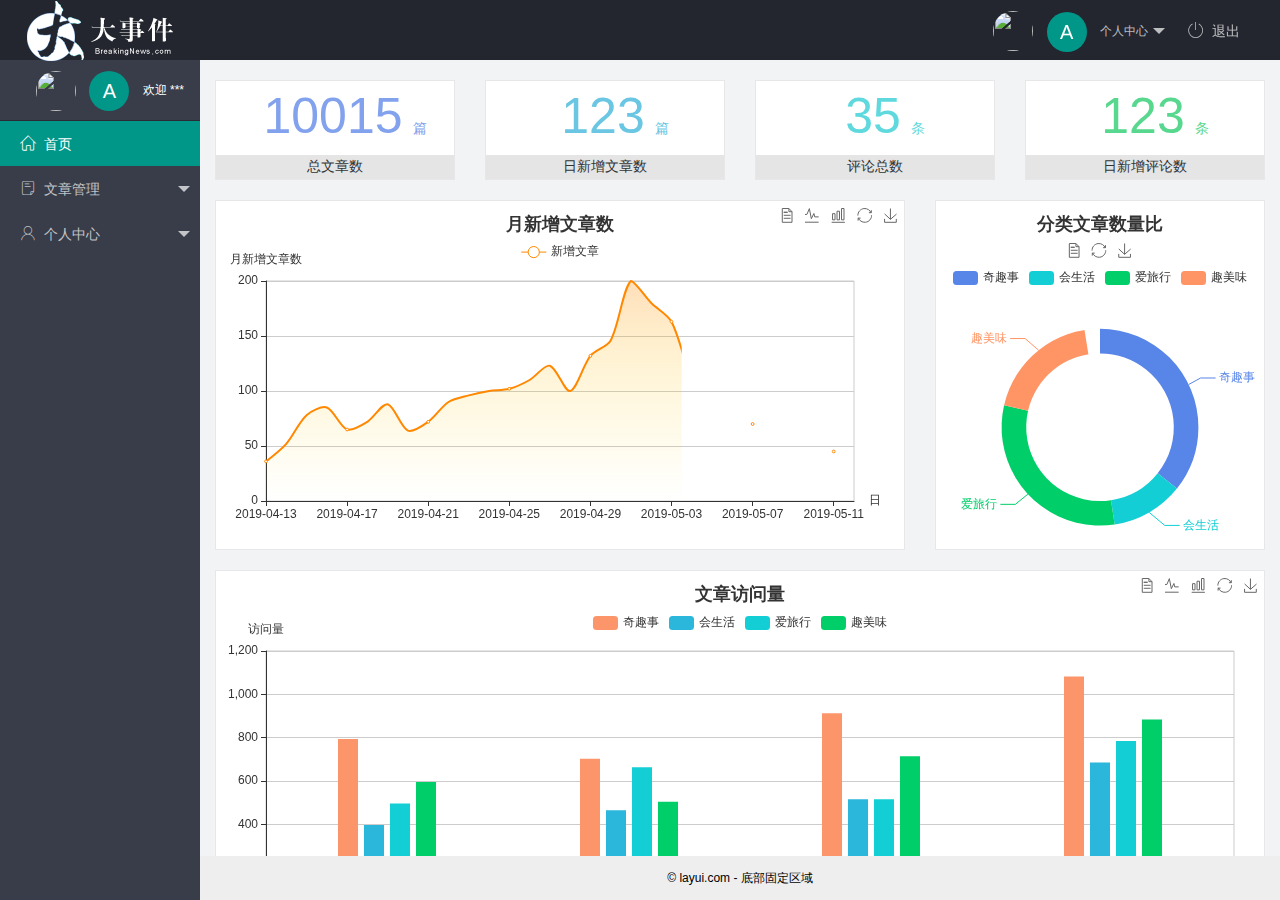
==== commit bebb2519: "个人中心完成" ====
--- a/home/index.html
+++ b/home/index.html
@@ -25,9 +25,9 @@
               个人中心
             </a>
             <dl class="layui-nav-child">
-              <dd><a href="">基本资料</a></dd>
-              <dd><a href="">更换头像</a></dd>
-              <dd><a href="">重置密码</a></dd>
+              <dd><a href="/user/user_info.html" target="fm">基本资料</a></dd>
+              <dd><a href="/user/user_avatar.html" target="fm">更换头像</a></dd>
+              <dd><a href="/user/user_pwd.html" target="fm">重置密码</a></dd>
             </dl>
           </li>
           <li class="layui-nav-item">
@@ -80,17 +80,17 @@
               >
               <dl class="layui-nav-child">
                 <dd>
-                  <a href="javascript:;"
-                    ><i class="layui-icon layui-icon-user"></i>基本资料</a
+                  <a href="/user/user_info.html" target="fm"
+                    ><i class="layui-icon layui-icon-app"></i>基本资料</a
                   >
                 </dd>
                 <dd>
-                  <a href="javascript:;"
+                  <a href="/user/user_avatar.html" target="fm"
                     ><i class="layui-icon layui-icon-cols"></i>更换头像</a
                   >
                 </dd>
                 <dd>
-                  <a href="javascript:;"
+                  <a href="/user/user_pwd.html" target="fm"
                     ><i class="layui-icon layui-icon-password"></i>重置密码</a
                   >
                 </dd>
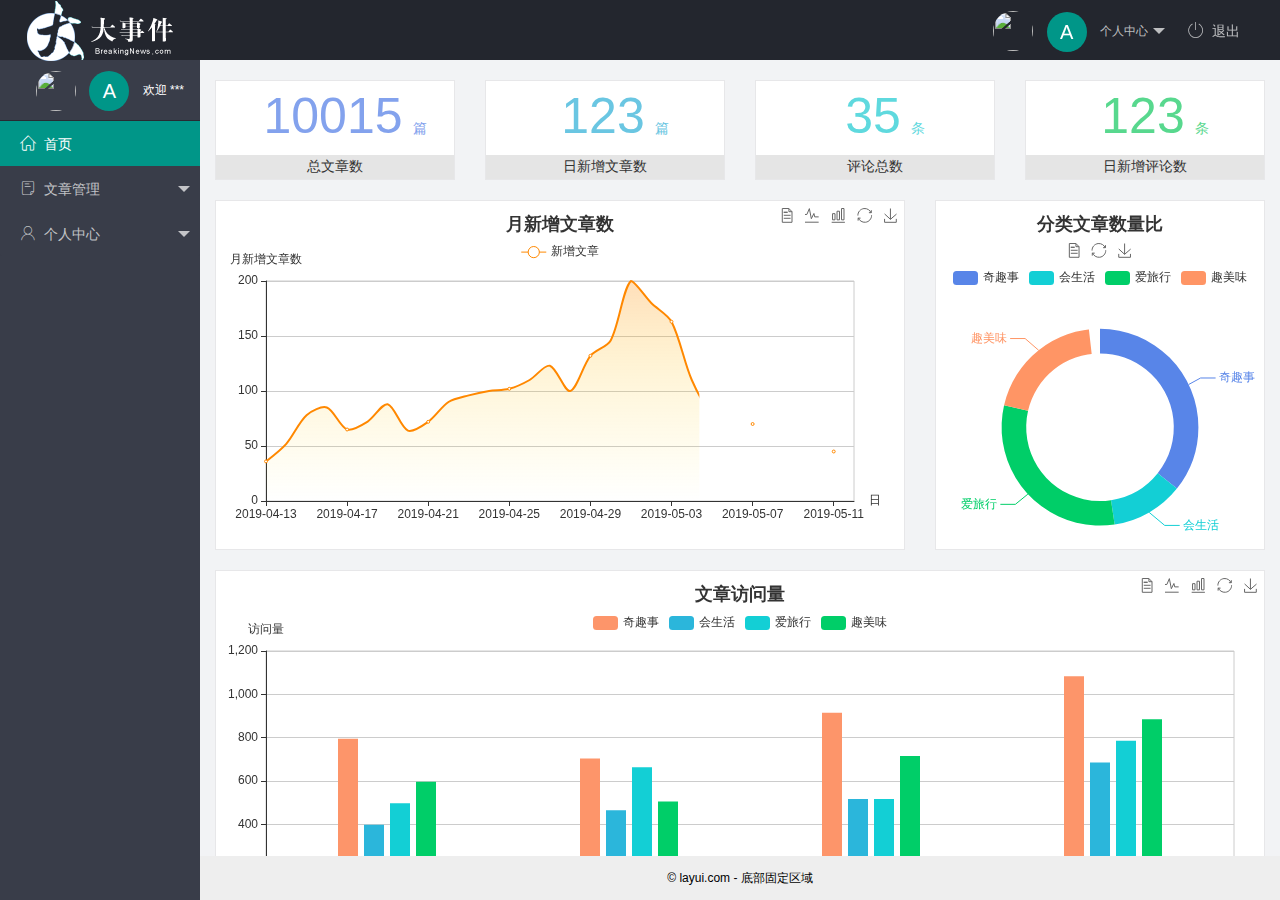
==== commit d2f54cce: "项目完成" ====
--- a/home/index.html
+++ b/home/index.html
@@ -58,17 +58,17 @@
               >
               <dl class="layui-nav-child">
                 <dd>
-                  <a href="javascript:;"
+                  <a href="../art/`/article/art_cate.html" target="fm"
                     ><i class="layui-icon layui-icon-tabs"></i> 文章类别</a
                   >
                 </dd>
                 <dd>
-                  <a href="javascript:;"
+                  <a href="../art/`/article/art_list.html" target="fm"
                     ><i class="layui-icon layui-icon-list"></i>文章列表</a
                   >
                 </dd>
                 <dd>
-                  <a href="javascript:;"
+                  <a href="../art/`/article/art_pub.html" target="fm"
                     ><i class="layui-icon layui-icon-file-b"></i>发布文章</a
                   >
                 </dd>
